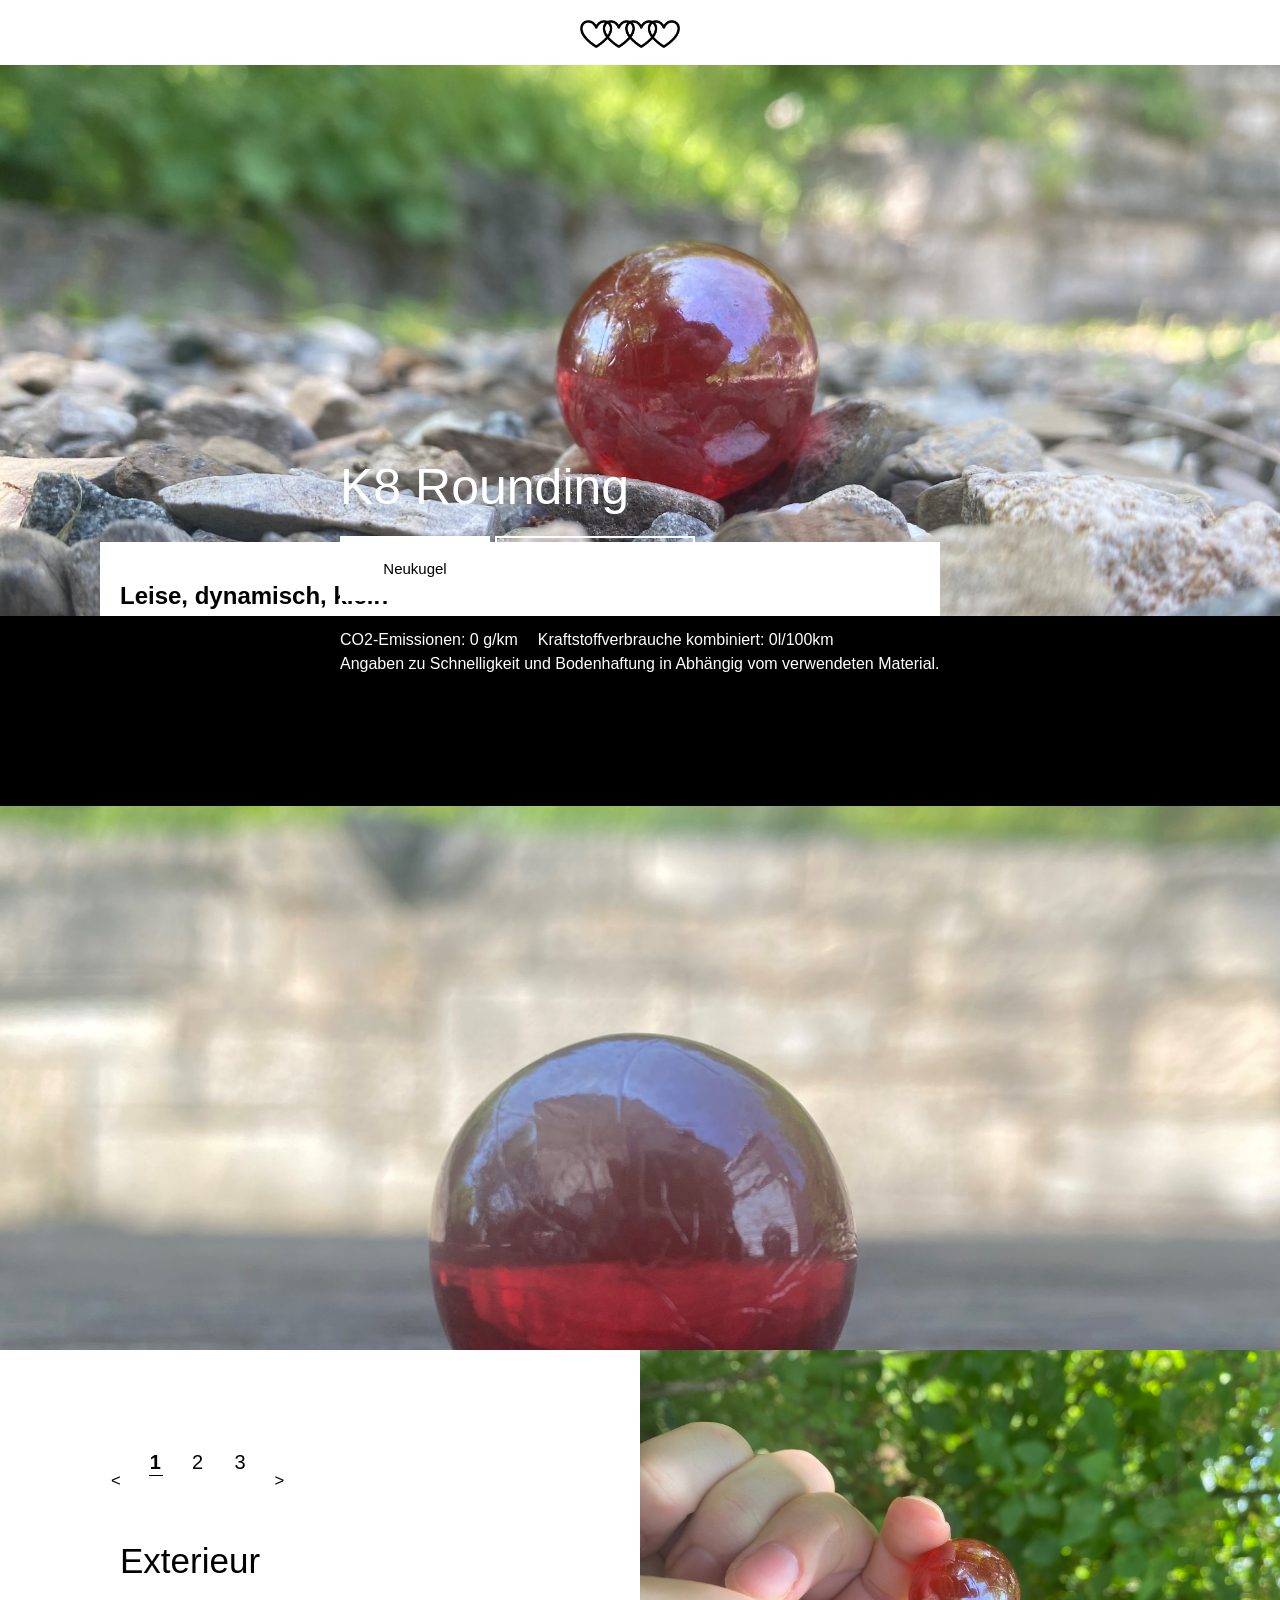
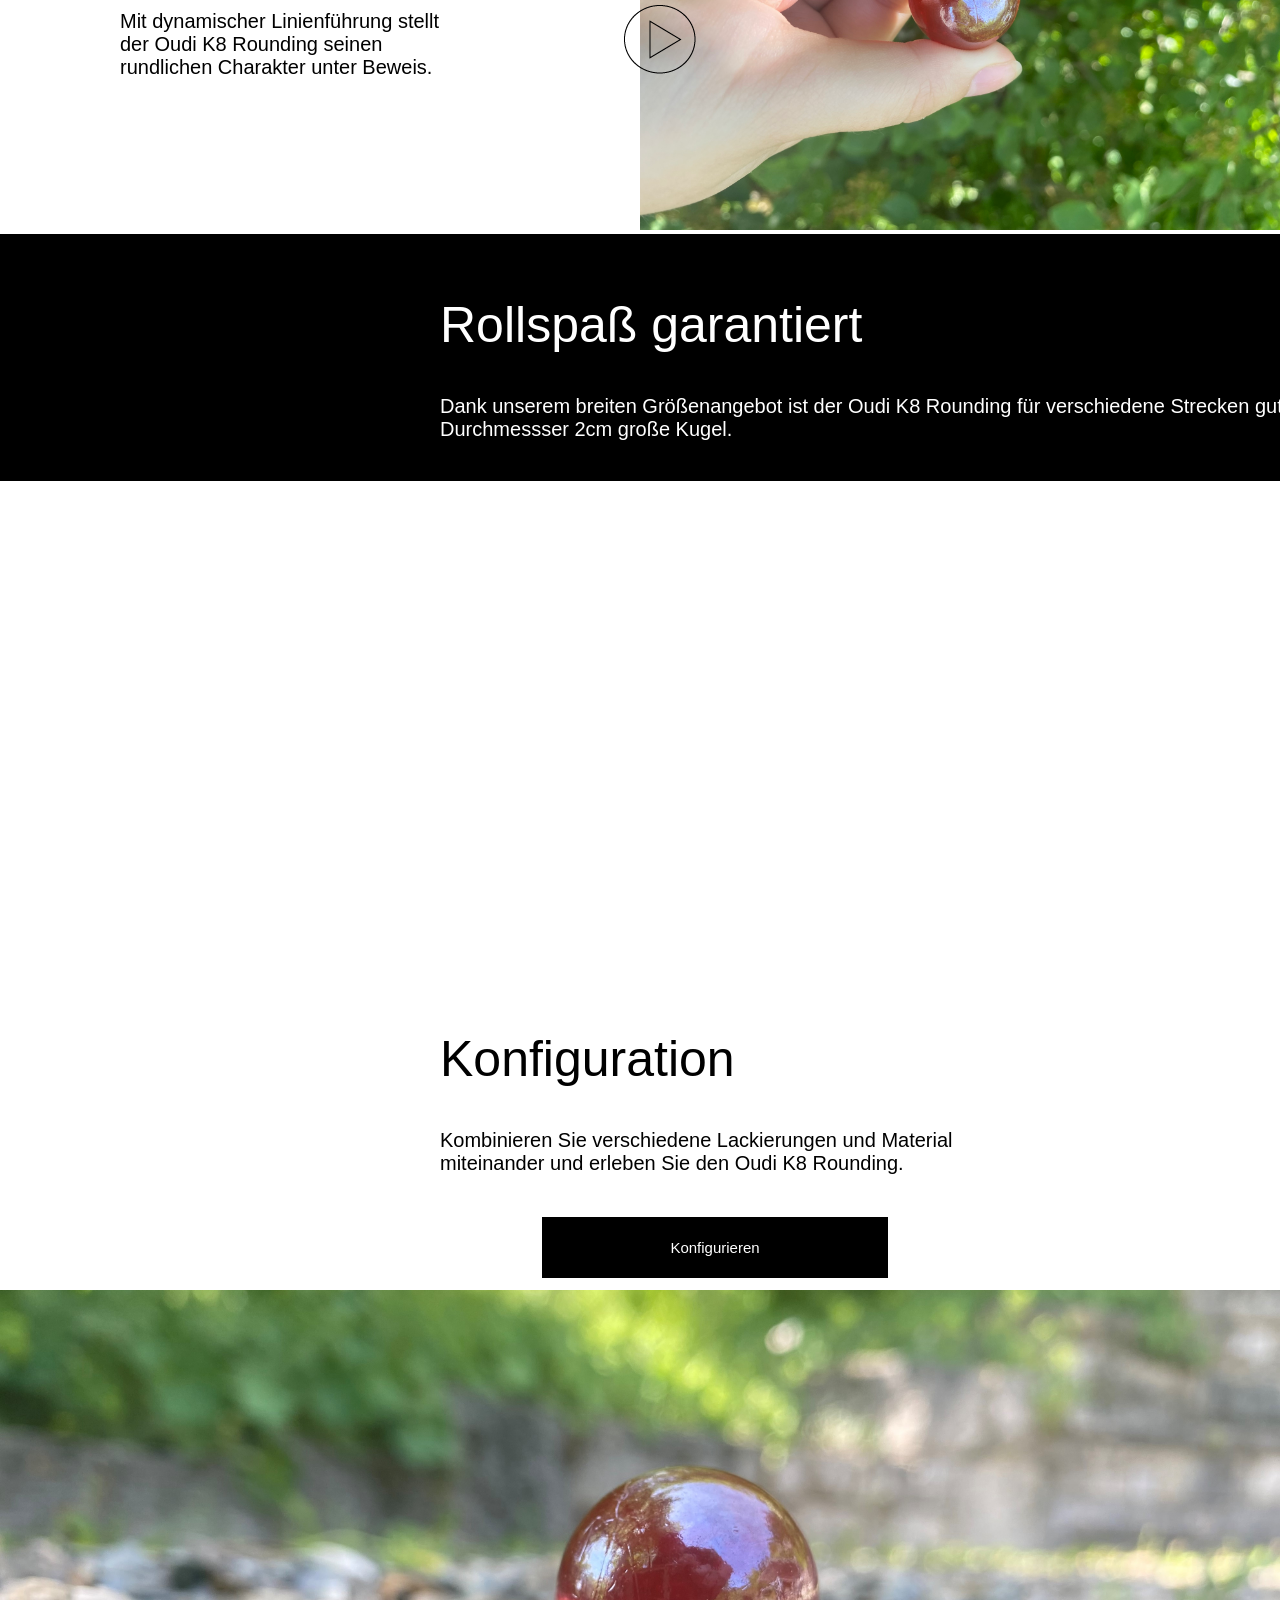
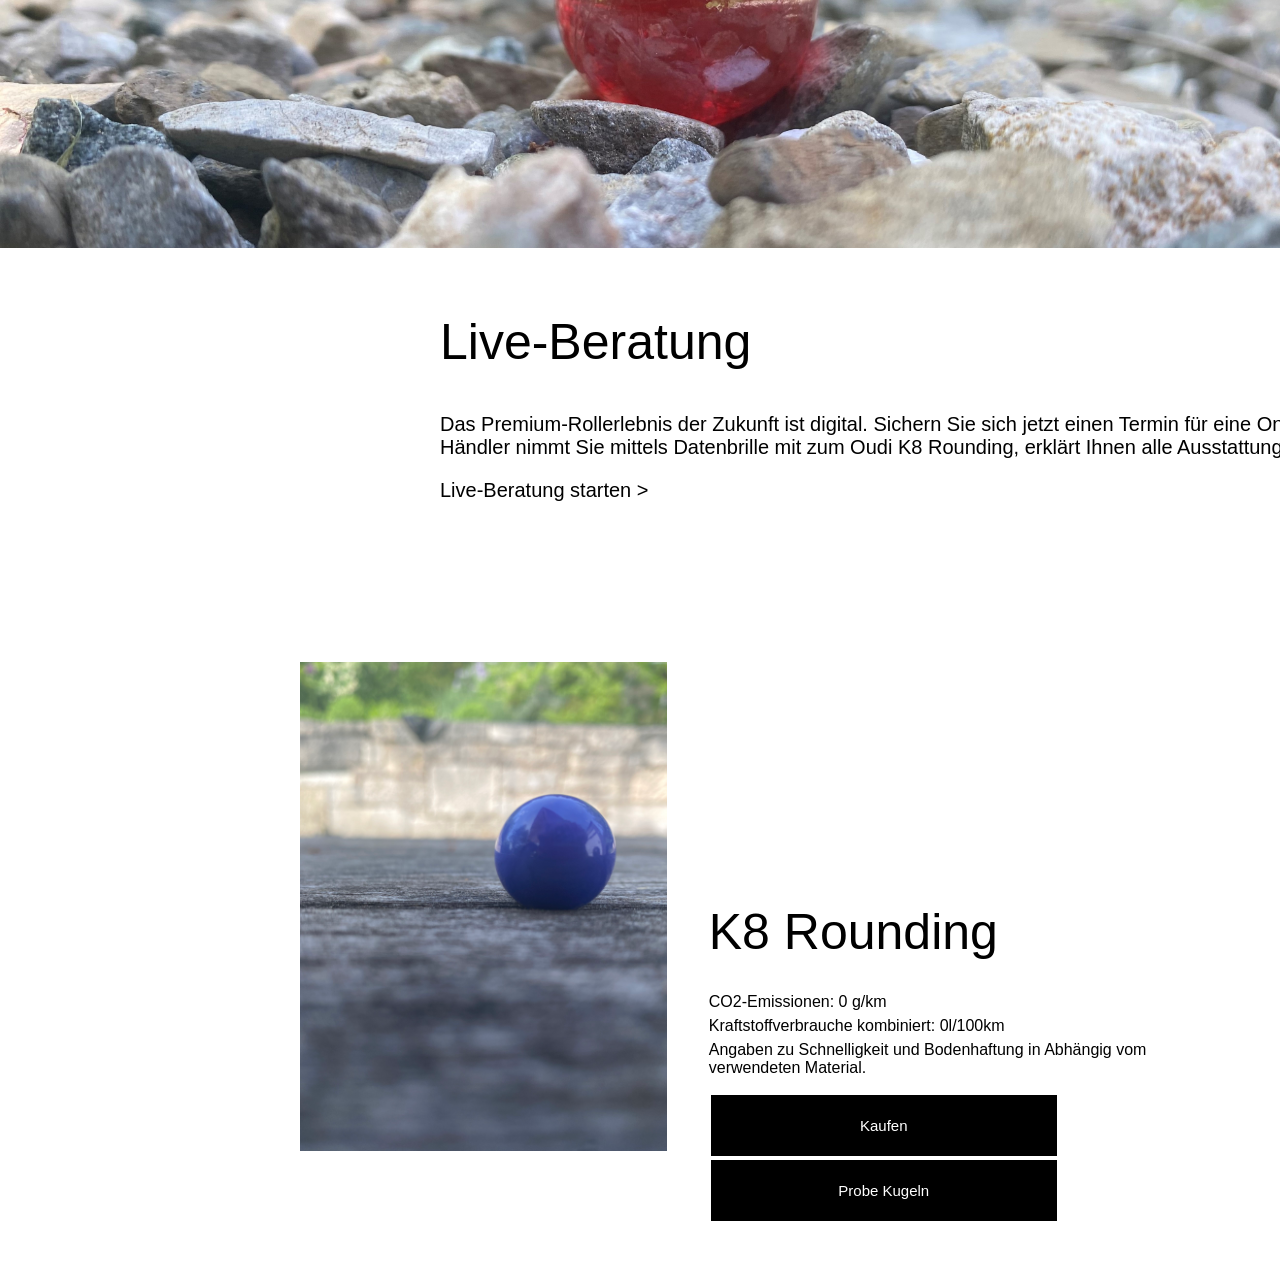
==== index.html @ b7d85e52 "margin, Live Beratung, mobil" ====
<!DOCTYPE html>
<html lang="en">
<head>
    <meta charset="UTF-8">
    <meta http-equiv="X-UA-Compatible" content="IE=edge">
    <meta name="viewport" content="width=device-width, initial-scale=1.0">
    <title>Oudi</title>
    <link rel="stylesheet" href="style.css">
    
</head>
<body>
    <div id="bodyWrapper">

        <div id="header">
           <div><img alt="logo" id="logo" src="Medien/LogoFett.png"></div>  
        </div>
        
        <div class="widthHeight">
            <div><img class="widthHeight" alt="bildProdukt" id="bildProdukt" src="Medien/Kugel_Stein.jpeg"></div>      
        </div>

        <div class="widthHeight" id="NameProdukt">
            <div class="paddingLeft40"><h2 class="h2Lighter"> K8 Rounding <!-- V0 <br/> performance NWD <i id="nwd">(None-Wheel Drive)</i> --></h2></div>
        </div>
        
        <div class="white widthHeight bilderAnzeige" id="infos">
            <div class="buttons flex-div" id="divButton">
                <div class="bilderAnzeige" id="divNeuwagen">
                    <button  class="buttonMitBorder fontSize15px" id="neuwagenButton">Neukugel</button>
                </div>
                <div id="divGebrauchtwagen">
                    <button class="buttonMitBorder fontSize15px" id="gebrauchtwagenButton">Gebrauchtkugel</button>
                </div>
            </div>
            <div id="Kraftstoffinfos">
                <p class="font-sizeP">CO2-Emissionen: 0 g/km</p>
                <p class="font-sizeP">Kraftstoffverbrauche kombiniert: 0l/100km</p>
                <p class="font-sizeP">Angaben zu Schnelligkeit und Bodenhaftung in  Abhängig vom verwendeten Material.</p>
            </div>
        </div>

        <div class="widthHeight" id="textBildAnimation" >  
            <div id="bildDivProdukt" >
                <img  class="widthHeight" id="bildProduktKugel" src="Medien/Kugel_frontal.jpeg">
            </div>  
        </div>

        <div class="widthHeight">
            <div class="widthHeight" id="vorstellungDiv">
                <div class="widthHeight black" id="vorstellung">
                    <h2 class="h2Lighterere">Leise, 
                        dynamisch,
                        klein</h2>
                    <p class="pFontSize">Der K8 Rounding – die erste Generation unseres erfolgreichen Kompakten besticht mit einem runden Design und flexiblen Einsatzmöglichkeiten.</p>
                </div>
            </div>
        </div>
        
        <div class="flex-divChange widthHeight" id="wechselAnimation">
            <div id="divProduktHand" class="black bilderAnzeige">
                <div class="widthHeight" id="divHand">
                    <img class="widthHeight" id="bilderWechseln" src="Medien/KugelHand.jpeg">
                </div>
            </div>
            <div class="black bilderAnzeige widthHeight" id="wechsel">
                <div class="widthHeight">
                    <div class="widthHeight" id="buttonWechsel">
                        <button class="black"><small id="pfeileGedreht">&lt;</small></button>
                        <button class="black" id="erstesBildText">
                            <span class="black fontWeightBold" id="number1">1</span>
                            <hr id="hr1">
                        </button>
                        <button class="black" id="zweiterBildText">
                            <span class="black fontWeightLight" id="number2">2</span>
                            <hr class="opacity0" id="hr2">
                        </button>
                        <button class="black" id="dritterBildText">
                            <span class="black fontWeightLight" id="number3">3</span>
                            <hr class="opacity0" id="hr3">
                        </button>
                        <button class="black"><small id="pfeile">&gt;</small></button>
                    </div>
                    <div class="widthHeight" id="textWechsel">
                        <div class="widthHeight paddingBottomTop20">
                            <h2 class="paddingLeft20 h2Light" id="h2Ueberschrift">Exterieur</h2>
                            <p class="paddingLeft20 pFontSize" id="textDiv">Mit dynamischer Linienführung stellt der Oudi K8 Rounding seinen rundlichen Charakter unter Beweis.
                            </p>
                        </div>
                    </div>
                </div>
            </div>
        </div>

        <div class="white widthHeight">
            <div class="white widthHeight">
                <div class="widthHeight paddingBottomTop20 marginLeft400">
                    <h2 class="paddingLeft20 h2Lighter">Rollspaß garantiert</h2>
                    <p class="paddingLeft20 pFontSize">Dank unserem breiten Größenangebot ist der Oudi K8 Rounding für verschiedene Strecken gut gerüstet. 
                        Das stärkste Aggregat, ein im Durchmessser 2cm große Kugel.</p>
                </div>
            </div>
        </div>

        <div class="black widthHeight">
            <div class="black widthHeight" onclick="start()">
                <video class="widthHeight"  id="videoKugel" playsinline muted> 
                    <source id="source" src="Medien/Kugel_Video.mp4">
                </video> 
                <div class="positionRelative" id="buttonStart">
                    <img class="paddingLeft20"  id="imgWiederholenPlay" src="Medien/playButton.png">
                </div>
            </div>
        </div>

        <div>
            <div class="black widthHeight positionCenter">
                <div class="widthHeight paddingTop20" id="konfiguration">
                    <h2 class="paddingLeft20 h2Lighter">Konfiguration</h2>
                    <p class="paddingLeft20 pFontSize">Kombinieren Sie verschiedene Lackierungen und Material miteinander und erleben Sie den Oudi K8 Rounding<!--in der interaktiven 3D-Ansicht-->.</p>
                </div>
                <div class="buttons">
                    <div class="bilderAnzeige">
                        <button  class="buttonMitBorder fontSize15px" id="konfigurierenButton">Konfigurieren</button>
                    </div>   
                </div>     
            </div>
        </div>

        <div class="widthHeight">
            <div><img class="widthHeight" alt="bildProdukt" id="bildProduktWeiter" src="Medien/Kugel_Stein.jpeg"></div>      
        </div>    

        <div class="widthHeight paddingBottom20">
            <div class="widthHeight paddingBottomTop20 marginLeft400">
                <h2 class="paddingLeft20 h2Lighter">Live-Beratung</h2>
                <p class="paddingLeft20 pFontSize">Das Premium-Rollerlebnis der Zukunft ist digital. Sichern Sie sich jetzt einen Termin für eine Online-Live-Beratung. 
                    Der gebuchte Oudi Händler nimmt Sie mittels Datenbrille mit zum Oudi K8 Rounding, erklärt Ihnen alle Ausstattungen und berät Sie.</p>
                    <p class="paddingLeft20 pFontSize">Live-Beratung starten &gt;</p>
            </div>
        </div>

        <div class="widthHeight paddingBottom20 flex-div" id="divKugelTextButton">
            <div class="padding60" id="bildBlaueKugel"><img class="widthHeight" src="Medien/blaueKugel.jpeg"></div>     
            <div class="widthHeight" id="textZweiButton">
                <h2 class="paddingLeftRight60 h2Lighter">K8 Rounding</h2>
                <p class="paddingLeftRight60 paddingTop10">CO2-Emissionen: 0 g/km</p>
                <p class="paddingLeftRight60 paddingTop10">Kraftstoffverbrauche kombiniert: 0l/100km</p>
                <p class="paddingLeftRight60 paddingTop10">Angaben zu Schnelligkeit und Bodenhaftung in  Abhängig vom verwendeten Material.</p>
                <div class="buttons" id="divKaufen">
                    <div class="bilderAnzeige" >
                        <button  class="white buttonMitBorder fontSize15px" id="kaufenButton">Kaufen</button>
                    </div>
                    <div id="divGebrauchtwagen">
                        <button class=" white buttonMitBorder fontSize15px" id="probeKugelnnButton">Probe Kugeln</button>
                    </div>
                </div>
            </div> 
            
        </div>

    </div>
    <footer>
    <div class=" white widthHeight">
        <div>
        </div>
    </div></footer>
    <script src="oudi.js"></script>
</body>
</html>
---- style.css ----
html, body {
    width: 100%;
    height: 100%;
    margin: 0px;
    padding: 0px;
    font-family: 'Gill Sans', 'Gill Sans MT', Calibri, 'Trebuchet MS', sans-serif;
    font-weight: lighter;
    }

#bodyWrapper{
    width: 100%;
    height: 100%;
}

.positionCenter{
    position: center;
}

.white{
    background-color: black;
    color: white;
}

.black{
    background-color: white;
    color: black;
}

#header{
    background-color: white;
    height: 100px;
    width: 100%;
    margin-bottom: 65px;
}

#logo{
    width: 100px;
    height: auto;
    position: relative;
    padding-top: 20px;
    padding-right: 20px;
    display: block;
    margin: auto;
}

#wechselAnimation{
    z-index: 2;
    position: relative;
}

.widthHeight{
    width: 100%;
    height: auto;
}

#NameProdukt{
    float: left;
    position: relative;
    color: white;
    font-size: 40px;
    bottom: 150px;
    margin-top: -80px;
}

.buttonMitBorder{
    border: solid white 2px;
    width: 100%;
    height: 65px;
}

.fontSize15px{
    font-size: 15px;
}

.bilderAnzeige{
    width: 100%;
}

.paddingLeft20{
    padding-left: 20px;
}

.paddingLeft40{
    padding-left: 40px;
}

.paddingBottomTop20{
    padding-bottom: 20px;
    padding-top: 20px;
}

#konfigurierenButton {
    background-color: black;
    color: white;
}


.buttons{
    position: center;
    top: 0px;
    padding-left: 20px;
    padding-right: 20px;
    padding-bottom: 10px
}

#divButton{
    margin-bottom: 40px;
    margin-top: -130px;
}

#Kraftstoffinfos {
    padding-left: 20px;
    padding-right: 20px;
    margin-top: -10px;
}

#textBildAnimation{
    background-color: white;
    z-index: 0;
}

#bildDivProdukt{
    position: relative;
    z-index: 0;
}

#vorstellungDiv{
    position: absolute;
}


#divProduktHand{
    position: relative;
    z-index: 2;
    order: 2;
}  

#wechsel{
    order: 1;
}

#divHand{
    z-index: 2;
}
        
#bilderWechseln{
    z-index: 2;
}

#buttonWechsel{   
    margin-top: 30px;
}

#pfeileGedreht{
    padding-left: 25px;
}

.opacity0{
    opacity: 0;
}

#buttonWechsel button{
    border: none;
}

.h2Light{
    font-weight: lighter;
}

.h2Lighter{
    font-weight: 500;
}


.positionRelative{
    position: relative;
}

.paddingBottom20{
    padding-bottom: 20px;
}

#imgWiederholenPlay{
    z-index: 2;
    position: center;
}

#konfiguration{
    margin-top: 0px;
    z-index: 0;
}

.fontWeightBold{
    font-weight: bold;
}

.fontWeightLight{
    font-weight: lighter;
}


.paddingTop20{
    padding-top: 10px;
    padding-bottom: 20px;
}

.paddingTop10{
    margin-top: -10px;
}

@media (max-width: 768px){

    .divPosition{
        width: 100%;
        height: auto;
        padding: 20px;
        margin-top: 20px;
    }

    #bildProdukt{
        margin-top: -100px;
    }

    #infos{
        height: 300px;
        position: absolute;
        margin-top: -10px;
        padding: 0%;
        z-index: 2;
    }

    #neuwagenButton {
        background-color: white;
    }

    #gebrauchtwagenButton {
        background-color: transparent;
        color: white;
    }

    #Kraftstoffinfos p {
        padding-left: 20px;
        margin-top: -10px;
        font-size: 12px;
    }

    #videoKugel{
        content: url("Medien/Kugel_Video.mp4");
    }

    #bildProduktKugel{
        z-index: 0;
    }

    .h2Lighter{
        font-size: 30px;
    }

    #vorstellung{
        position: absolute;
        width: 250px;
        height: auto;
        padding: 20px;
        padding-top: 10px;
        margin-left: 40px;
    }

    #vorstellungDiv{
        margin-top: 30px;
    }

    .h2Lighterere{
        font-size: 25px;
        font-weight: lighter;
    }

    .pFontSize{
        padding-right: 20px;
    }

    hr{
        margin-top: -1px;
        width: 10px;
        height: 1.5px;
        background-color: black;
        border: none;
        padding-left: 1px;
    }

    #buttonWechsel span{
        font-size: 18px;
        padding-left: 5px;
        padding-right: 5px; 
    }

    #buttonWechsel button{
        font-size: 12px;
    }

    #textBeschreibung{
        padding: 20px;
    }

    #buttonStart{
        text-align: center;
        vertical-align: middle;
        bottom: 500px;
        z-index: 2;
    }

    #svgPlayStop{ 
        background-color: none;
    }

    .paddingLeftRight60{
        padding-left: 60px;
        padding-right: 60px;
    }

    
    .padding60{
        padding: 60px;
    }

    #divKaufen{
        padding-left: 60px;
        padding-right: 150px;
        padding-bottom: 20px;
    }

    footer {
        display: block;
      }
}

@media (min-width: 769px) and (max-width:1023px){
    
    #bildProdukt{
        margin-top: -100px;
    }

    #infos{
        height: 400px;
        position: absolute;
        margin-top: -10px;
        padding: 0%;
        z-index: 2;
    }

    .flex-div{
        display: flex;
        flex-direction: row;
    }
    
    .buttons{
        width: 350px;
        justify-content: space-around;
        gap: 5px;
    }

    #NameProdukt{
        margin-top: -60px;
    }

    #neuwagenButton {
        background-color: white;
        flex-basis: 50px;
        width: 150px;
    }

    #gebrauchtwagenButton {
        background-color: transparent;
        color: white;
        width: 200px;
    }

    #divButton{
        margin-left: 25px;
        margin-top: -100px
    }

    #Kraftstoffinfos p {
        padding-left: 20px;
        margin-top: -10px;
    }

    #Kraftstoffinfos{
        padding-top: 20px;
    }

    .h2Lighter{
        font-size: 35px;
    }

    #videoKugel{
        content: url("Medien/Kugel_Video.mp4");
    }

    #bildProduktKugel{
        z-index: 0;
    }

    .divPosition{
        width: 100%;
        height: auto;
        padding: 20px;
        margin-top: 20px;
        margin-left: 50px;
    }

    #vorstellung{
        position: absolute;
        width: 600px;
        height: auto;
        margin-left: 50px;
        margin-top: -460px;
        padding: 20px;
    }

    #vorstellungDiv{
        margin-top: -500;
    }

    #buttonWechsel button{
        font-size: 18px;
        margin-right: 10px;
    }

    hr{
        margin-top: 0.5px;
        width: 10px;
        height: 1.5px;
        background-color: black;
        border: none;
        padding-left: 4px;
        margin-left: 2px;
    }

    #buttonStart{
        text-align: center;
        vertical-align: middle;
        bottom: 800px;
        z-index: 2;
    }

    #divKugelTextButton{
        width: 100%;
        justify-content: space-between;
        gap: 2px;
    }

    #bildBlaueKugel{
        width: 50%;
    }

    #textZweiButton{
        margin-top: 40px;
        width: 50%;
    }

    #divKaufen{
        padding-bottom: 20px;
        margin-right: 100px;
    }

    .padding60{
        padding-left: 60px;
        padding-top: 60px;
        padding-bottom: 60px;
    }

    .paddingLeftRight60{
        padding-left: 20px;
        padding-right: 60px;
    }

    #konfiguration{
        margin-top: 0px;
        z-index: 0;
    }
      
}

@media (min-width: 1024px){

    .widthHeightBild{
        width: 100%;
        height: 100%;
    }

    #bildProdukt{
        margin-top: -100px;
        content: url("Medien/KugelSteinVertikalAb.jpeg");
    }

    #bildProduktWeiter{
        content: url("Medien/KugelSteinVertikalAb.jpeg");
    }
    
    #videoKugel{
        width: 50%;
        flex-basis: 200px;
        margin-left: 350px;
        content: url("Medien/KugelRollt.mp4");
    }


    #infos{
        height: 550px;
        position: absolute;
        margin-top: -10px;
        padding: 0%;
        z-index: 2;
    }

    .flex-div{
        display: flex;
        flex-direction: row;
        align-items: stretch;
    }

    .flex-divChange{
        display: flex;
        align-items: stretch;
    }
    
    .buttons{
        width: 350px;
        justify-content: space-around;
        gap: 5px;
    }

    #NameProdukt{
        float: left;
        position: relative;
        color: white;
        font-size: 50px;
        bottom: 130px;
        left: 300px;
        margin-top: -80px;
    }

    #neuwagenButton {
        background-color: white;
        flex-basis: 50px;
        width: 150px;
    }

    #gebrauchtwagenButton {
        background-color: transparent;
        color: white;
        width: 200px;
    }

    #divButton{
        margin-left: 300px;
        margin-top: -80px;
    }

    #Kraftstoffinfos p {
        float: left;
        padding-left: 20px;
        margin-top: -10px;
    }

    #Kraftstoffinfos{
        margin-left: 300px;
        width: 800px;
    }

    #bildProduktKugel{
        margin-top: 100px;
        z-index: 0;
        content: url("Medien/Kugel_frontalAb.jpeg");
    }

    .divPosition{
        width: 100%;
        height: auto;
        padding: 20px;
        margin-top: 20px;
        margin-left: 50px;
    }

    #vorstellung{
        position: absolute;
        width: 800px;
        height: auto;
        margin-left: 100px;
        margin-top: -700px;
        padding: 20px;
        padding-bottom: 100px;
    }

    #buttonWechsel{
        margin-top: 100px;
        margin-left: 80px;
    }

    #textWechsel{
        margin-left: 80px;
        margin-right: 50px;
        width: 60%;
    }

    #buttonWechsel button{
        font-size: 20px;
        margin-right: 10px;
    }

    hr{
        margin-top: 0.5px;
        width: 10px;
        height: 1.5px;
        background-color: black;
        border: none;
        padding-left: 4px;
        margin-left: 2px;
    }

    #buttonStart{
        text-align: center;
        vertical-align: middle;
        bottom: 800px;
        z-index: 2;
    }

    #divKugelTextButton{
        width: 100%;
        justify-content: space-between;
        gap: 2px;
    }

    #bildBlaueKugel{
        width: 30%;
    }

    #textZweiButton{
        margin-top: 300px;
        width: 50%;
    }

    #divKaufen{
        padding-bottom: 20px;
        margin-right: 100px;
    }

    .padding60{
        padding-left: 300px;
        padding-top: 100px;
        padding-bottom: 100px;
    }

    .paddingLeftRight60{
        padding-left: 40px;
        padding-right: 60px;
    }

    .paddingLeft20{
        padding-left: 40px;
    }

    #konfigurierenButton{
        margin-left: 500px;
    }

    .buttons{
        padding-left: 40px;
    }

    #konfiguration{
        margin-top: 100px;
        margin-left: 400px;
        z-index: 0;
        position: center;
        width: 600px;
    }

    .marginLeft400{
        margin-left: 400px;
    }

    #divVideoText{
        justify-content: space-between;
        align-items: stretch;
        gap: 200px;
    }

    #divProduktHand{
        flex-grow: 20;
    }

    #wechsel{
        flex-grow: 4;
    }

    #textBeschreibung{
        margin-left: 500px;

    }

    .marginLeft{
        margin-left: 500px;
    }

    .h2Lighter{
        font-size: 50px;
    }

    .h2Light{
        font-size: 35px;
    }

    .pFontSize{
        font-size: 20px;
    }
}
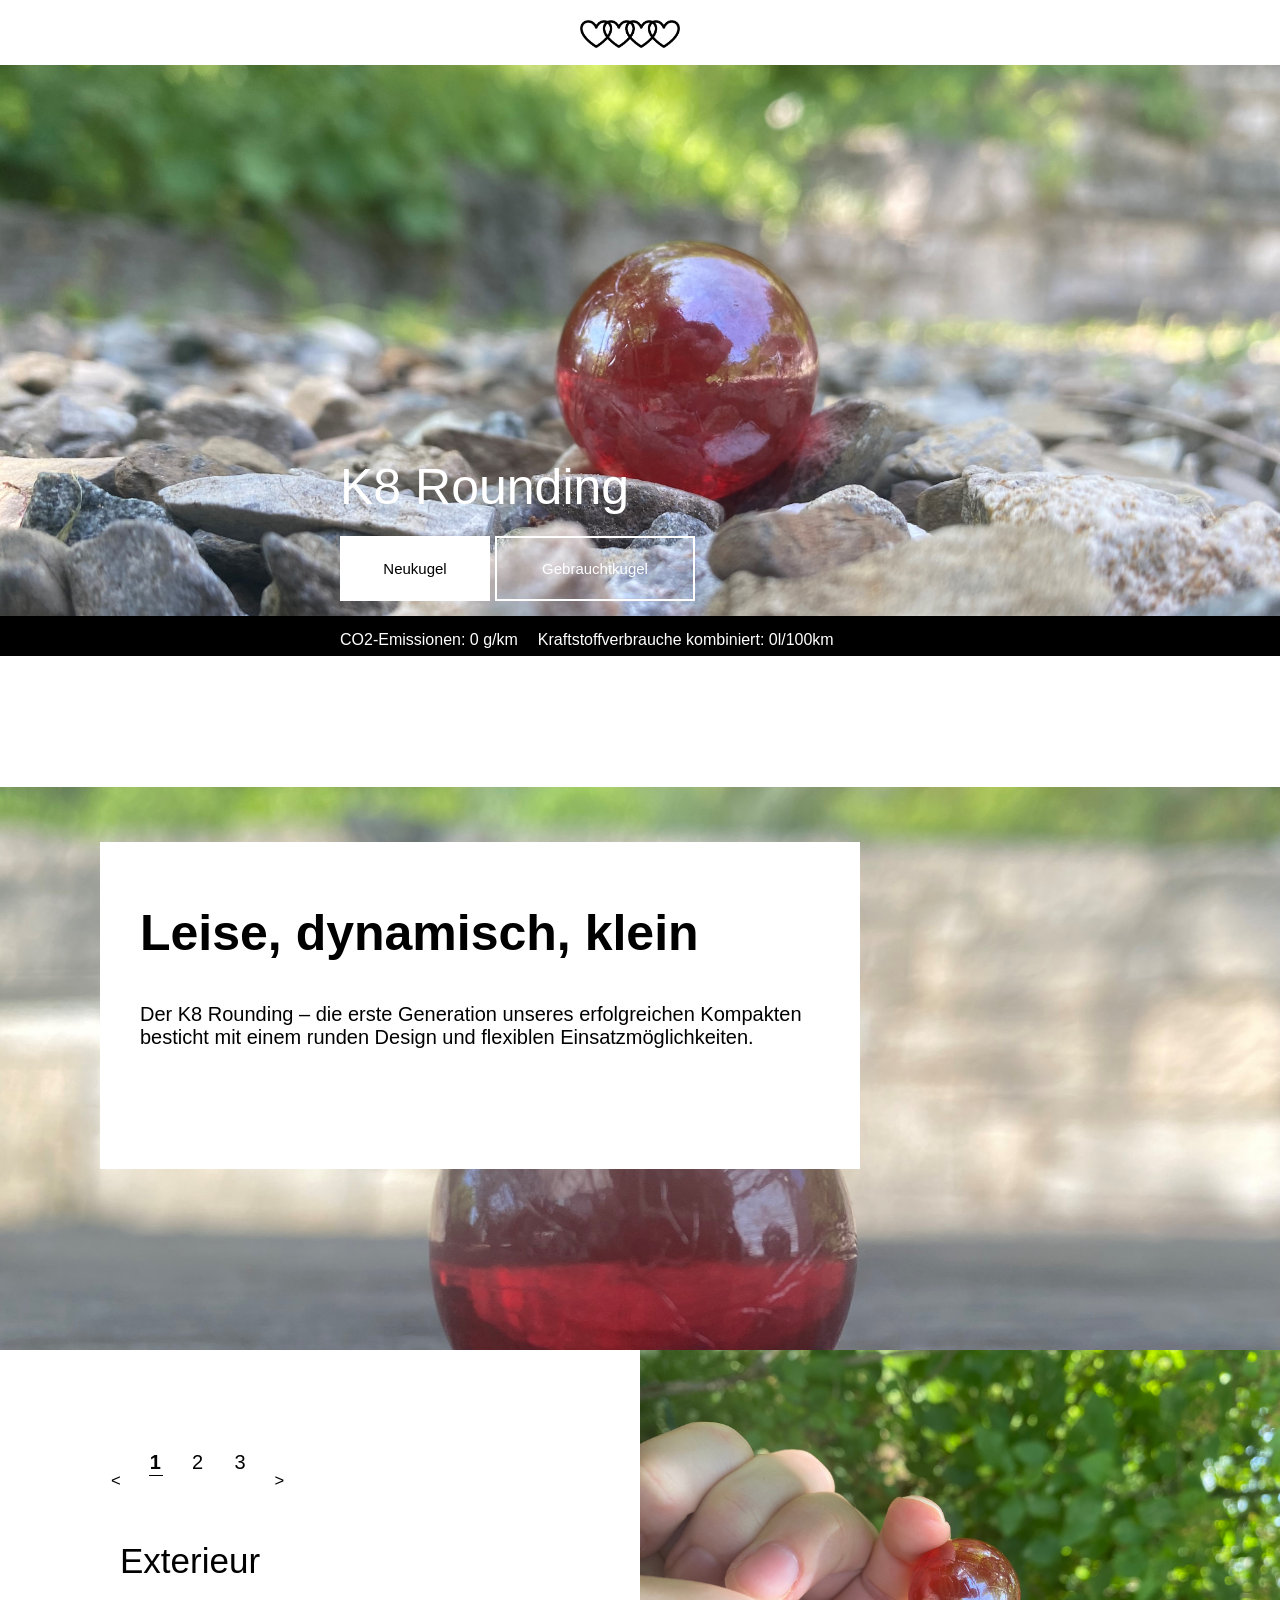
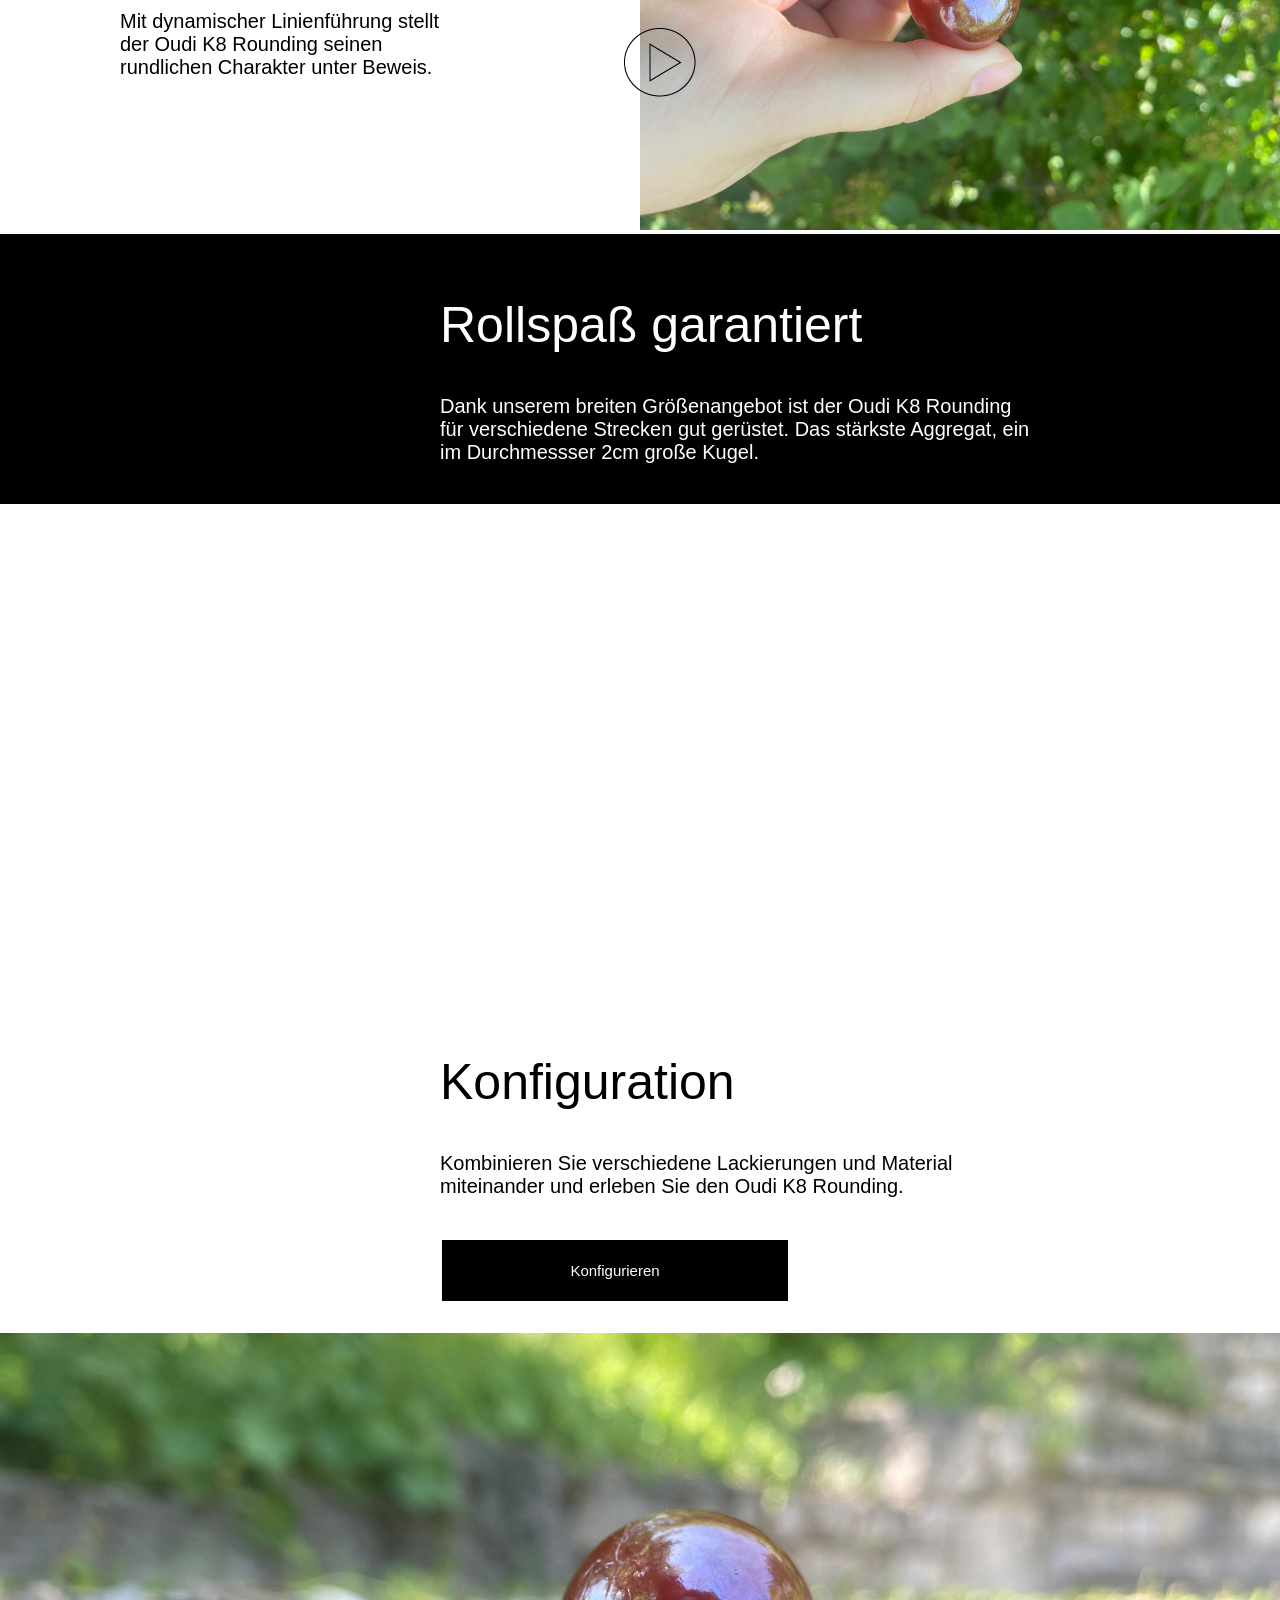
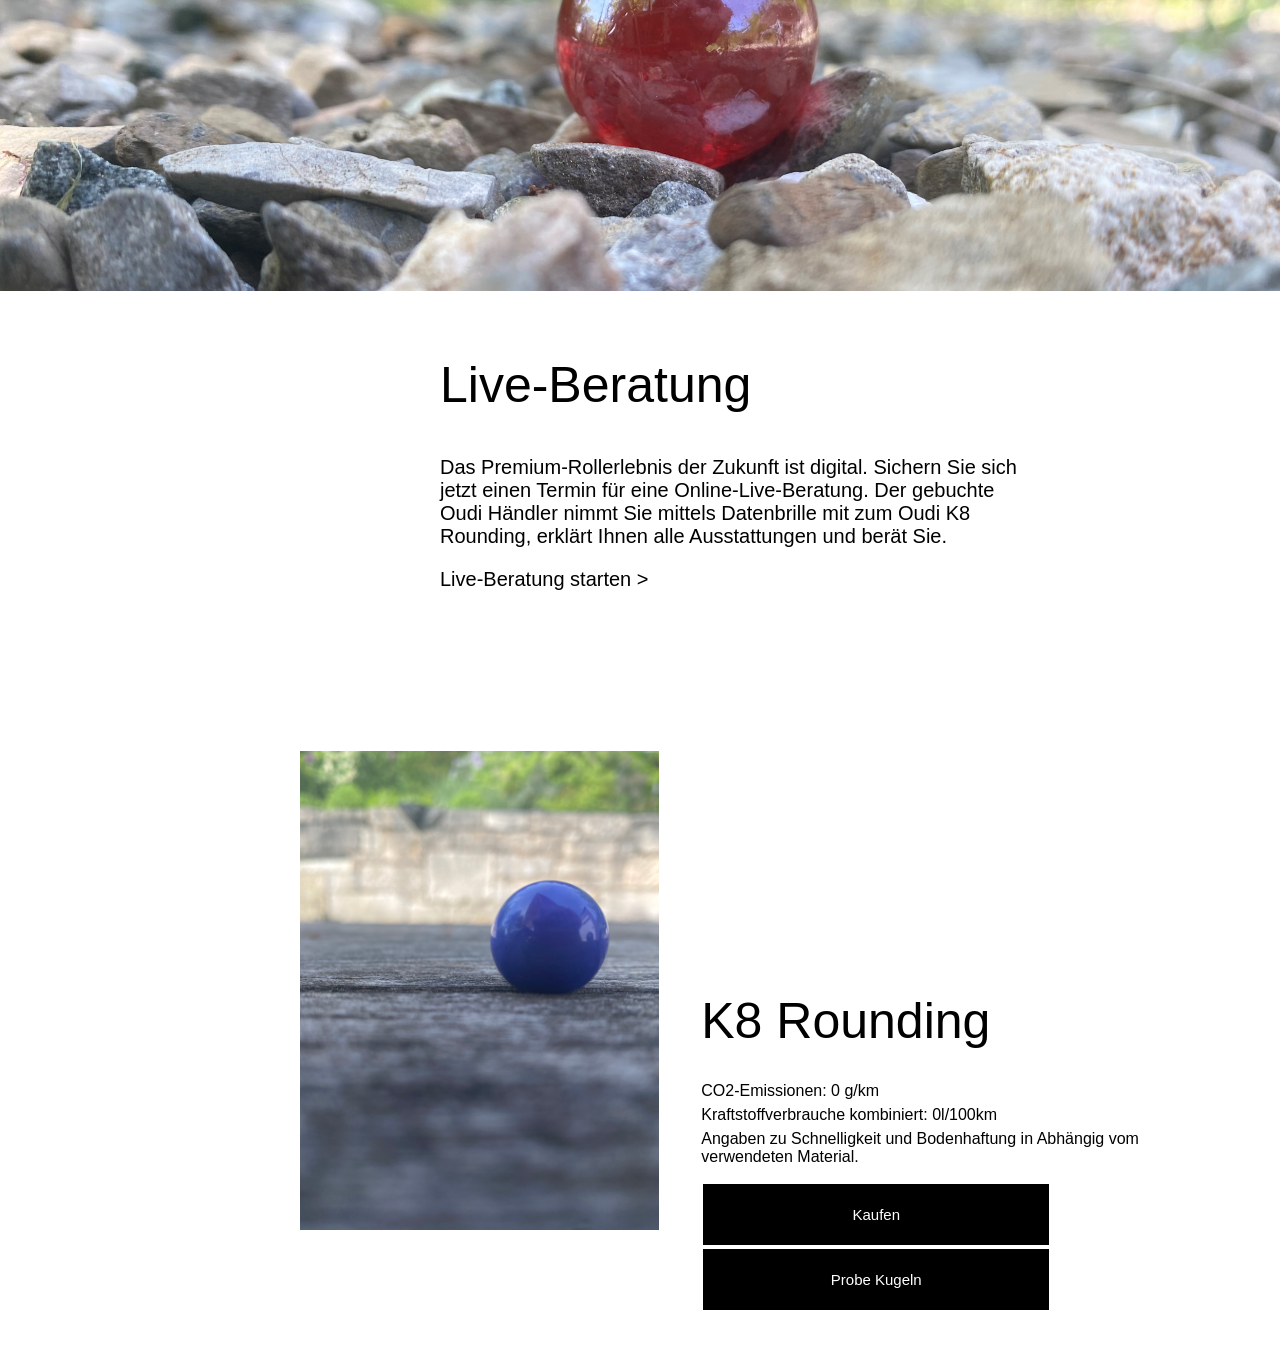
==== commit 71f03f36: "tablet ansicht, infos kuerzer" ====
--- a/index.html
+++ b/index.html
@@ -20,7 +20,7 @@
         </div>
 
         <div class="widthHeight" id="NameProdukt">
-            <div class="paddingLeft40"><h2 class="h2Lighter"> K8 Rounding <!-- V0 <br/> performance NWD <i id="nwd">(None-Wheel Drive)</i> --></h2></div>
+            <div class="paddingLeft40"><h2 class="h2Lighter marginLeft300"> K8 Rounding <!-- V0 <br/> performance NWD <i id="nwd">(None-Wheel Drive)</i> --></h2></div>
         </div>
         
         <div class="white widthHeight bilderAnzeige" id="infos">
@@ -93,7 +93,7 @@
 
         <div class="white widthHeight">
             <div class="white widthHeight">
-                <div class="widthHeight paddingBottomTop20 marginLeft400">
+                <div class="widthHeight paddingBottomTop20 marginLeft400 widthDesktop">
                     <h2 class="paddingLeft20 h2Lighter">Rollspaß garantiert</h2>
                     <p class="paddingLeft20 pFontSize">Dank unserem breiten Größenangebot ist der Oudi K8 Rounding für verschiedene Strecken gut gerüstet. 
                         Das stärkste Aggregat, ein im Durchmessser 2cm große Kugel.</p>
@@ -131,7 +131,7 @@
         </div>    
 
         <div class="widthHeight paddingBottom20">
-            <div class="widthHeight paddingBottomTop20 marginLeft400">
+            <div class="widthHeight paddingBottomTop20 marginLeft400 widthDesktop">
                 <h2 class="paddingLeft20 h2Lighter">Live-Beratung</h2>
                 <p class="paddingLeft20 pFontSize">Das Premium-Rollerlebnis der Zukunft ist digital. Sichern Sie sich jetzt einen Termin für eine Online-Live-Beratung. 
                     Der gebuchte Oudi Händler nimmt Sie mittels Datenbrille mit zum Oudi K8 Rounding, erklärt Ihnen alle Ausstattungen und berät Sie.</p>
--- a/style.css
+++ b/style.css
@@ -507,7 +507,7 @@
 
 
     #infos{
-        height: 550px;
+        height: 400px;
         position: absolute;
         margin-top: -10px;
         padding: 0%;
@@ -537,8 +537,11 @@
         color: white;
         font-size: 50px;
         bottom: 130px;
-        left: 300px;
         margin-top: -80px;
+    }
+
+    .marginLeft300{
+        margin-left: 300px;
     }
 
     #neuwagenButton {
@@ -585,11 +588,12 @@
 
     #vorstellung{
         position: absolute;
-        width: 800px;
+        width: 700px;
         height: auto;
         margin-left: 100px;
-        margin-top: -700px;
+        margin-top: -400px;
         padding: 20px;
+        padding-left: 40px;
         padding-bottom: 100px;
     }
 
@@ -638,6 +642,7 @@
 
     #textZweiButton{
         margin-top: 300px;
+        padding-right: 20px;
         width: 50%;
     }
 
@@ -662,7 +667,8 @@
     }
 
     #konfigurierenButton{
-        margin-left: 500px;
+        margin-left: 400px;
+        margin-bottom: 20px;
     }
 
     .buttons{
@@ -715,4 +721,12 @@
     .pFontSize{
         font-size: 20px;
     }
+
+    .widthDesktop{
+        width: 50%;
+    }
+
+    .h2Lighterere{
+        font-size: 50px;
+    }
 }
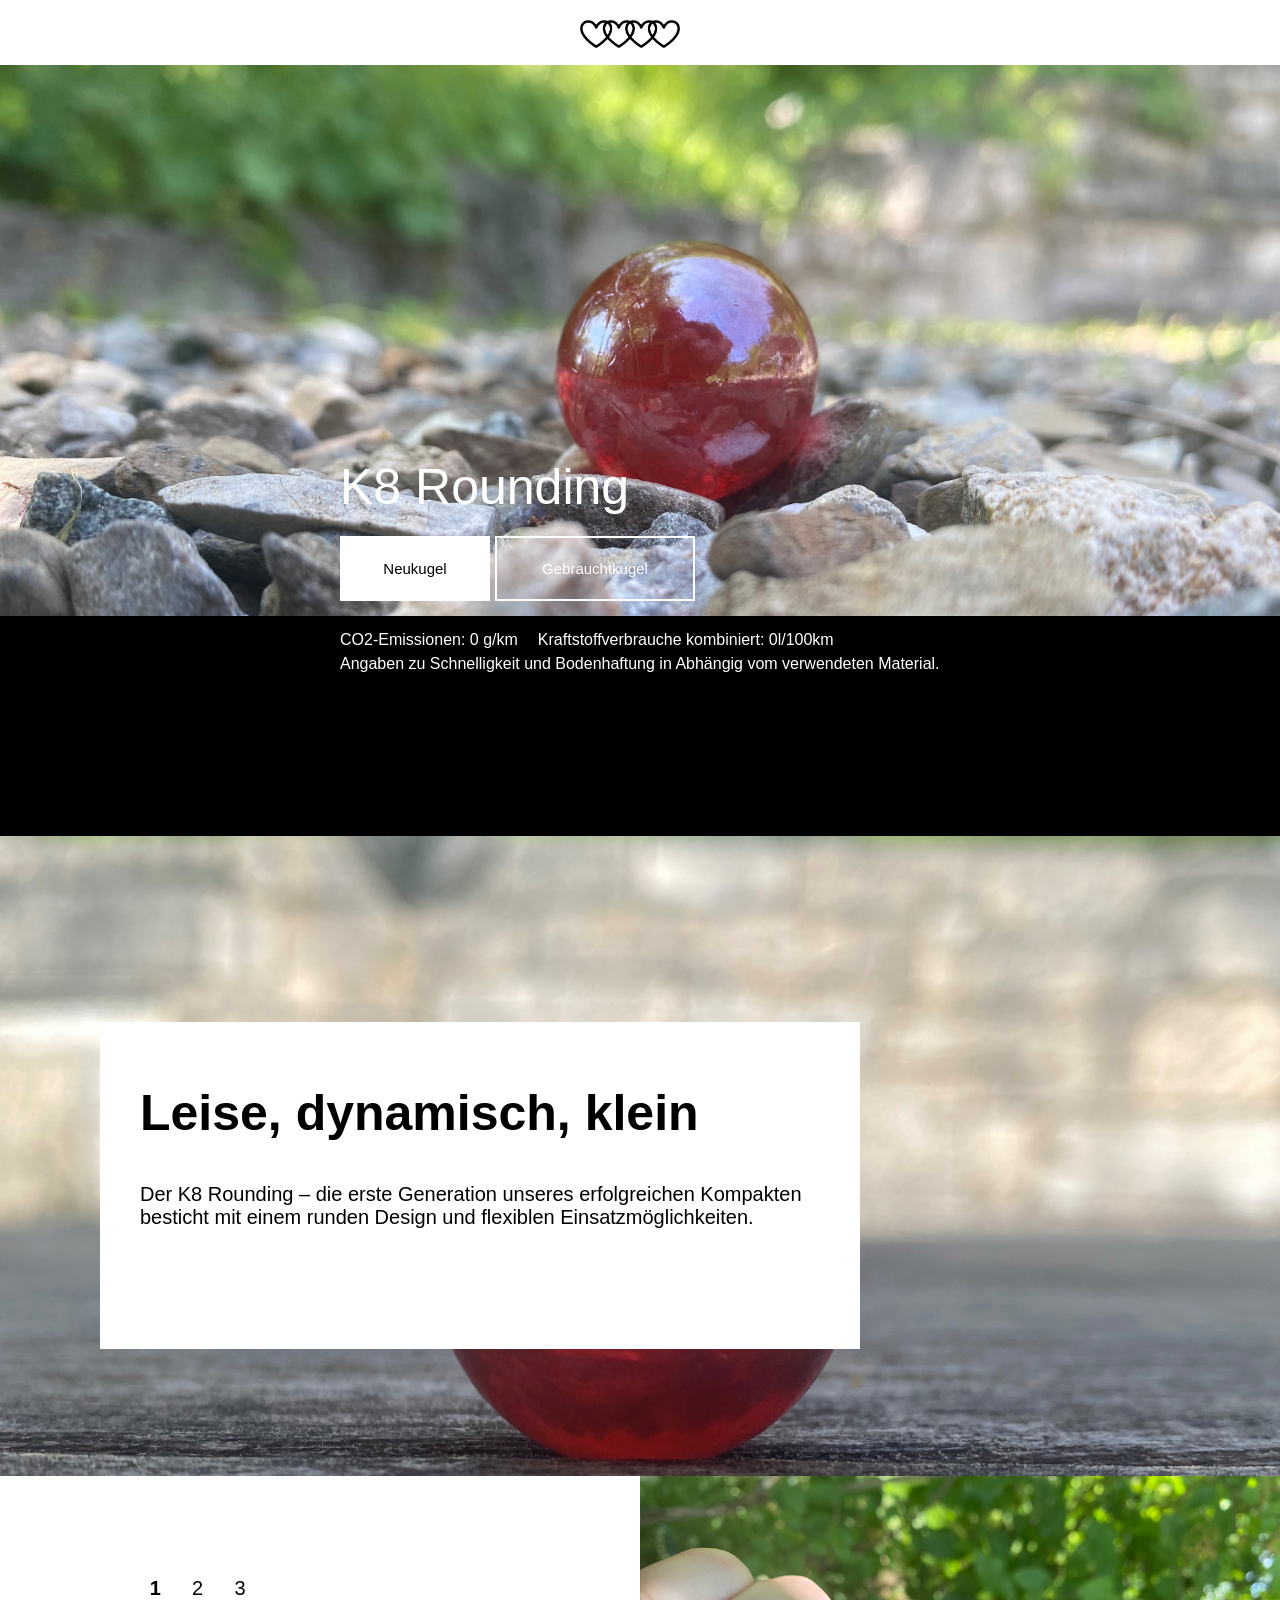
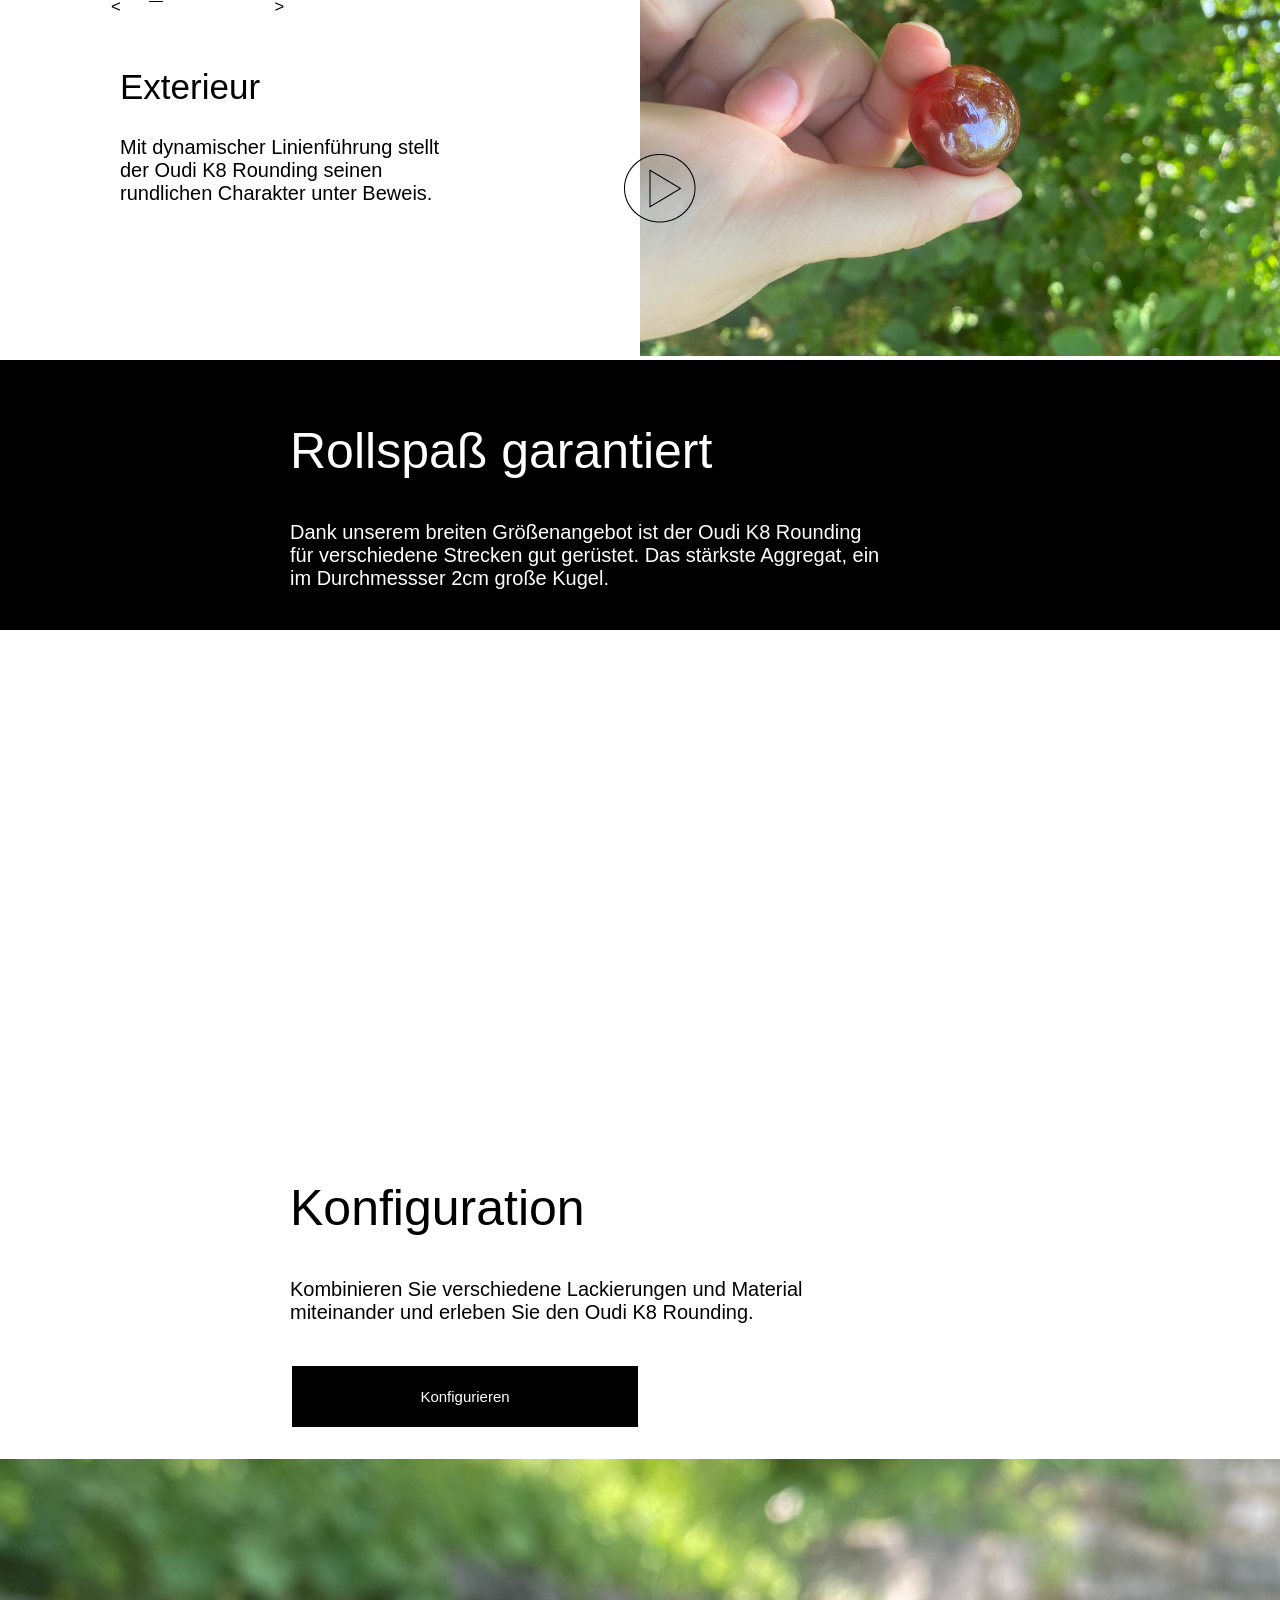
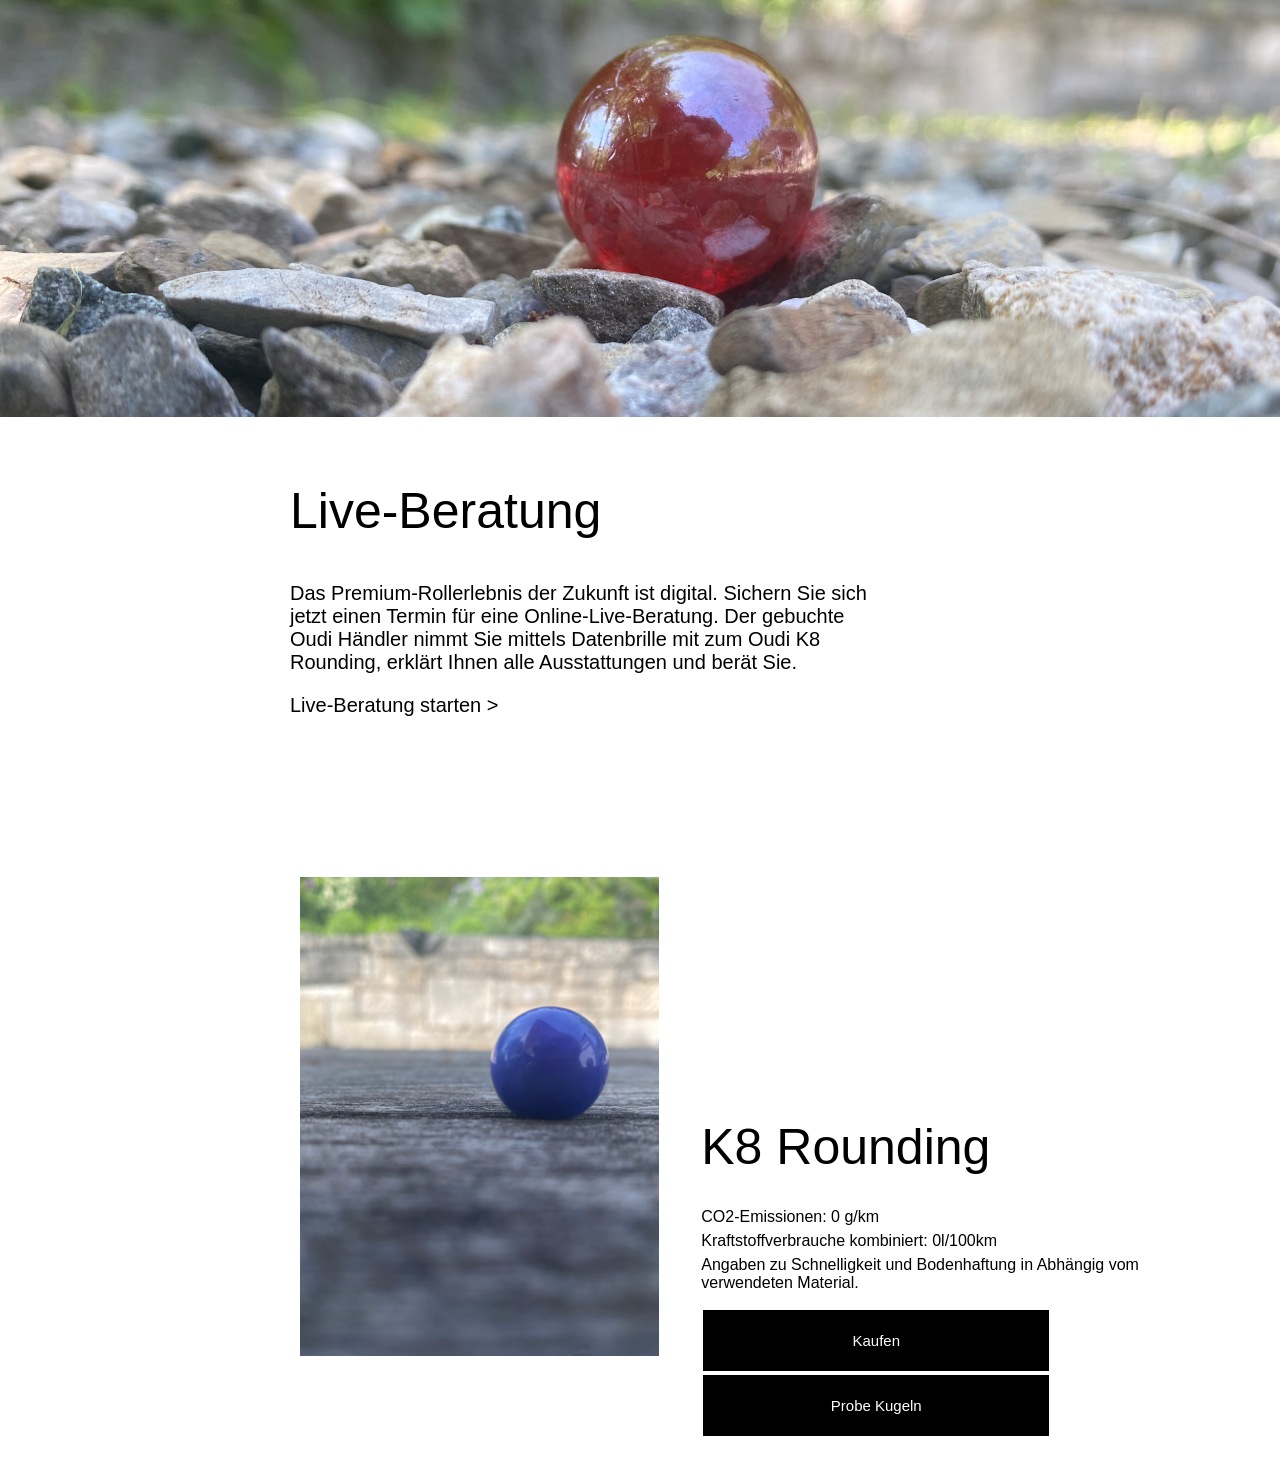
==== commit 5f644d60: "margin-left bei h2 & p angepasst" ====
--- a/index.html
+++ b/index.html
@@ -93,7 +93,7 @@
 
         <div class="white widthHeight">
             <div class="white widthHeight">
-                <div class="widthHeight paddingBottomTop20 marginLeft400 widthDesktop">
+                <div class="widthHeight paddingBottomTop20 marginLeft250 widthDesktop">
                     <h2 class="paddingLeft20 h2Lighter">Rollspaß garantiert</h2>
                     <p class="paddingLeft20 pFontSize">Dank unserem breiten Größenangebot ist der Oudi K8 Rounding für verschiedene Strecken gut gerüstet. 
                         Das stärkste Aggregat, ein im Durchmessser 2cm große Kugel.</p>
@@ -114,13 +114,13 @@
 
         <div>
             <div class="black widthHeight positionCenter">
-                <div class="widthHeight paddingTop20" id="konfiguration">
+                <div class="widthHeight paddingTop20 marginLeft250" id="konfiguration">
                     <h2 class="paddingLeft20 h2Lighter">Konfiguration</h2>
                     <p class="paddingLeft20 pFontSize">Kombinieren Sie verschiedene Lackierungen und Material miteinander und erleben Sie den Oudi K8 Rounding<!--in der interaktiven 3D-Ansicht-->.</p>
                 </div>
                 <div class="buttons">
                     <div class="bilderAnzeige">
-                        <button  class="buttonMitBorder fontSize15px" id="konfigurierenButton">Konfigurieren</button>
+                        <button  class="buttonMitBorder fontSize15px marginLeft250" id="konfigurierenButton">Konfigurieren</button>
                     </div>   
                 </div>     
             </div>
@@ -131,7 +131,7 @@
         </div>    
 
         <div class="widthHeight paddingBottom20">
-            <div class="widthHeight paddingBottomTop20 marginLeft400 widthDesktop">
+            <div class="widthHeight paddingBottomTop20 marginLeft250 widthDesktop">
                 <h2 class="paddingLeft20 h2Lighter">Live-Beratung</h2>
                 <p class="paddingLeft20 pFontSize">Das Premium-Rollerlebnis der Zukunft ist digital. Sichern Sie sich jetzt einen Termin für eine Online-Live-Beratung. 
                     Der gebuchte Oudi Händler nimmt Sie mittels Datenbrille mit zum Oudi K8 Rounding, erklärt Ihnen alle Ausstattungen und berät Sie.</p>
--- a/style.css
+++ b/style.css
@@ -667,7 +667,6 @@
     }
 
     #konfigurierenButton{
-        margin-left: 400px;
         margin-bottom: 20px;
     }
 
@@ -677,14 +676,13 @@
 
     #konfiguration{
         margin-top: 100px;
-        margin-left: 400px;
         z-index: 0;
         position: center;
         width: 600px;
     }
 
-    .marginLeft400{
-        margin-left: 400px;
+    .marginLeft250{
+        margin-left: 250px;
     }
 
     #divVideoText{
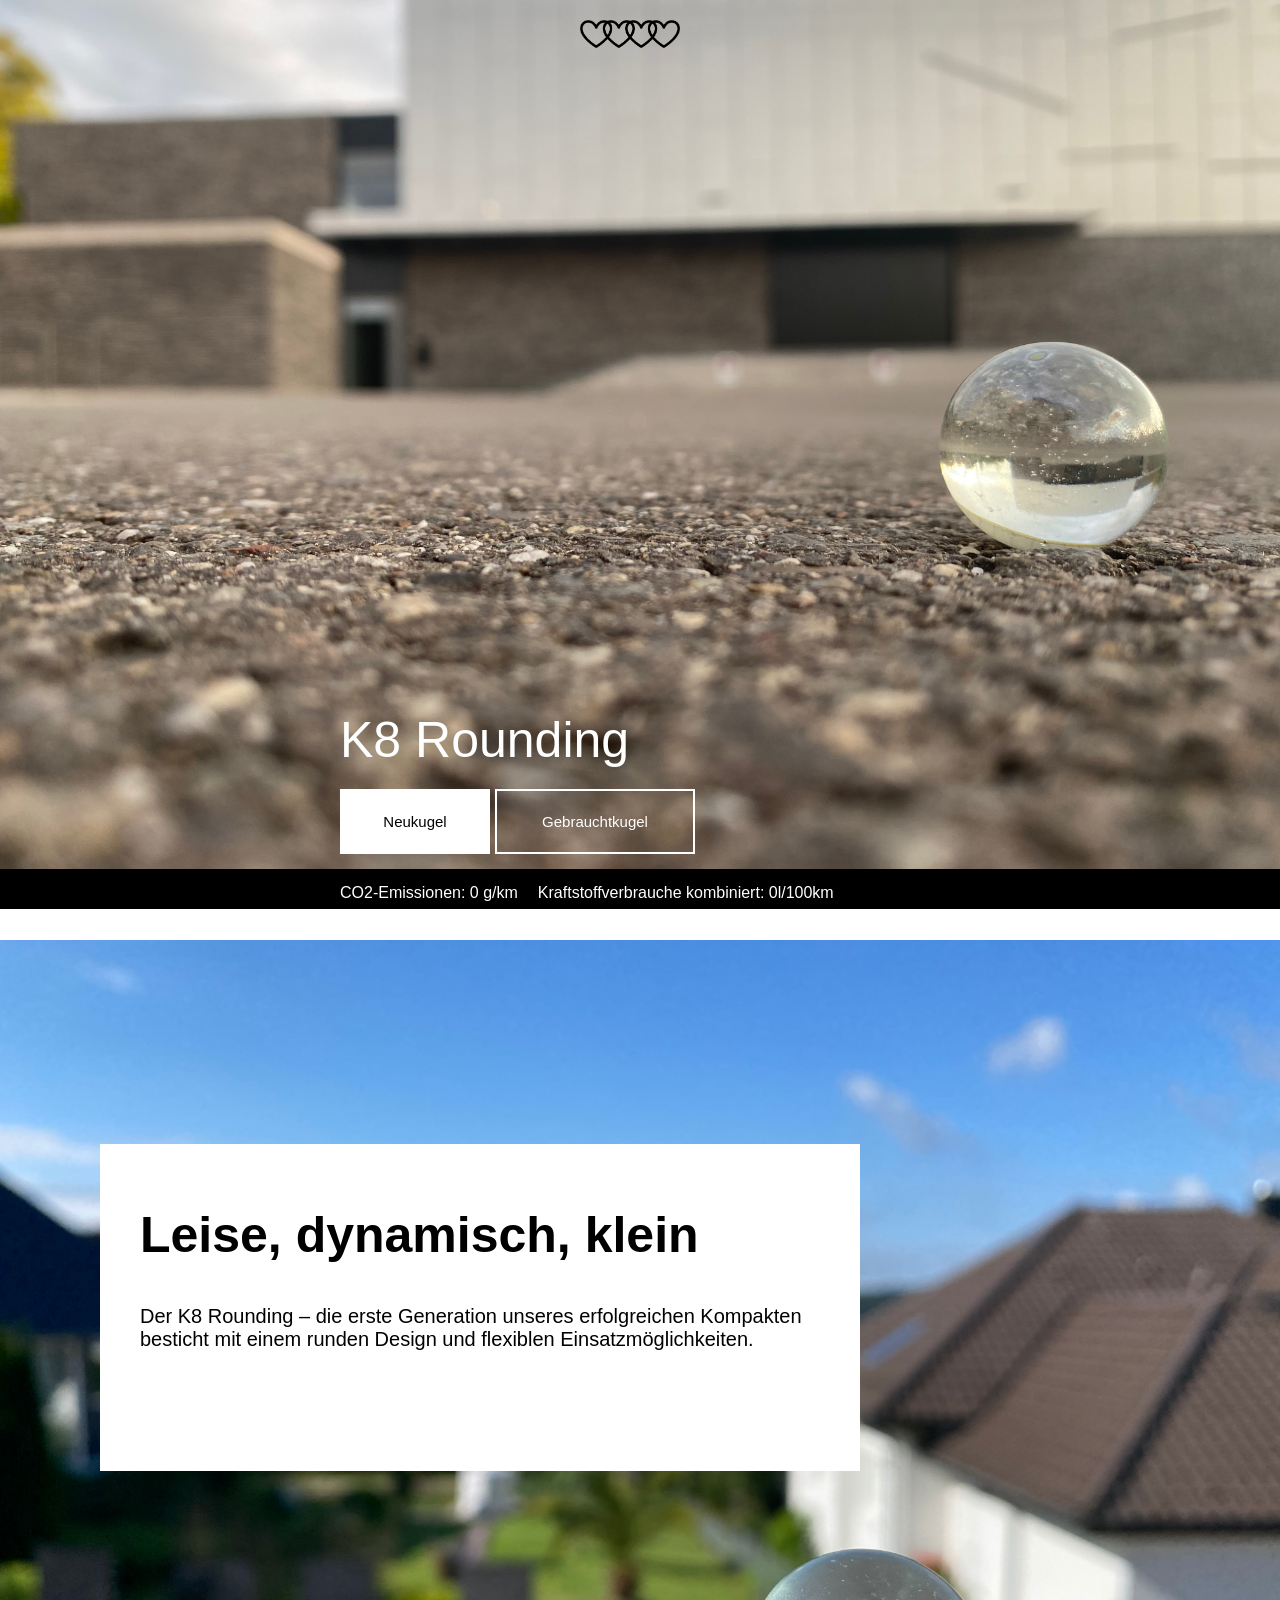
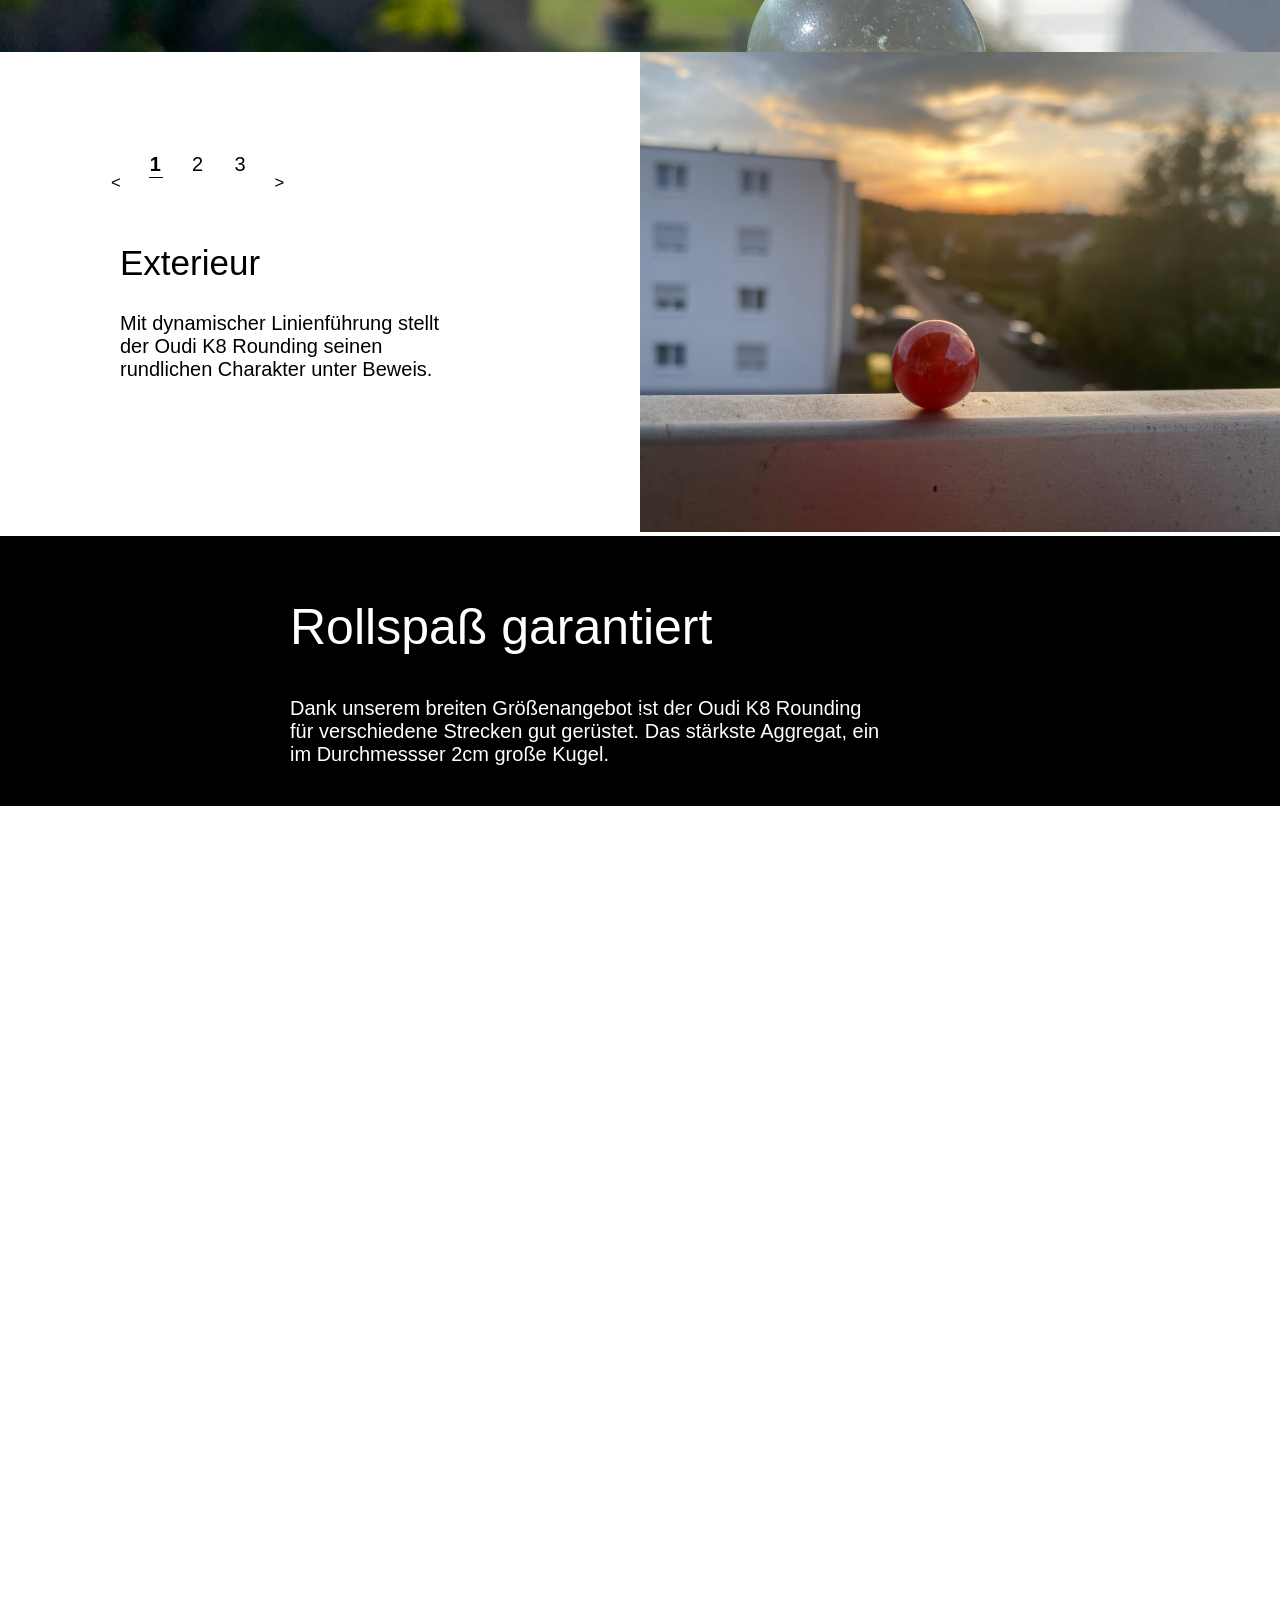
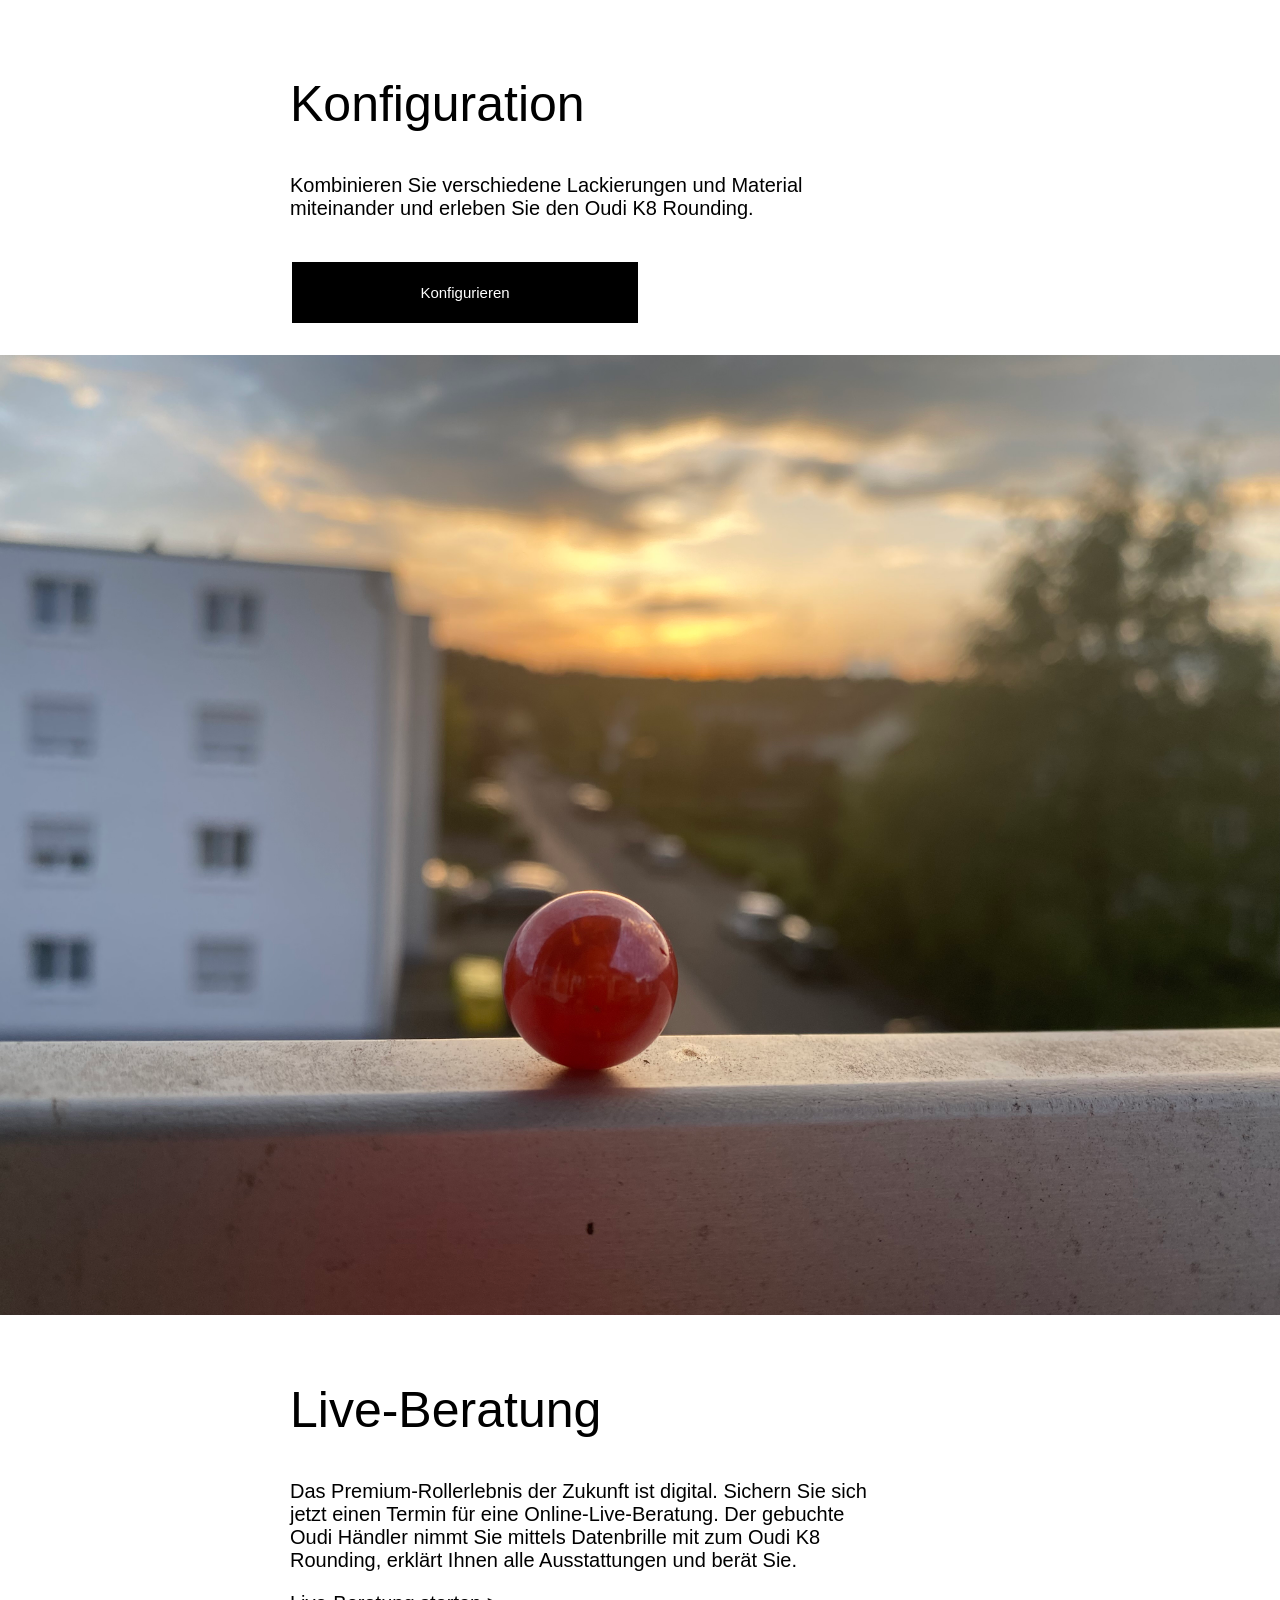
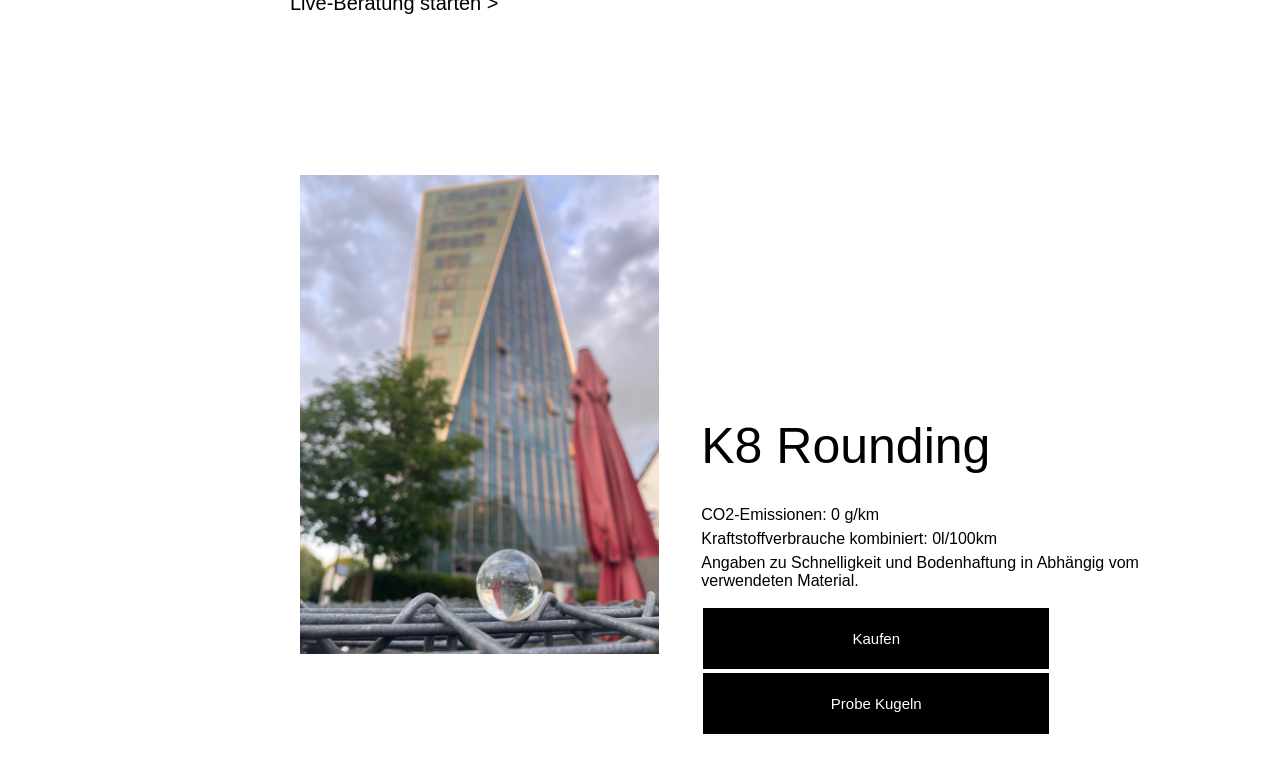
==== commit c2c2edb3: "Bilder angepasst" ====
--- a/index.html
+++ b/index.html
@@ -16,7 +16,7 @@
         </div>
         
         <div class="widthHeight">
-            <div><img class="widthHeight" alt="bildProdukt" id="bildProdukt" src="Medien/Kugel_Stein.jpeg"></div>      
+            <div><img class="widthHeight" alt="bildProdukt" id="bildProdukt" src="Medien/weisseKugelGebaude.jpg"></div>      
         </div>
 
         <div class="widthHeight" id="NameProdukt">
@@ -41,7 +41,7 @@
 
         <div class="widthHeight" id="textBildAnimation" >  
             <div id="bildDivProdukt" >
-                <img  class="widthHeight" id="bildProduktKugel" src="Medien/Kugel_frontal.jpeg">
+                <img  class="widthHeight" id="bildProduktKugel" src="Medien/weissHaus.jpeg">
             </div>  
         </div>
 
@@ -59,7 +59,7 @@
         <div class="flex-divChange widthHeight" id="wechselAnimation">
             <div id="divProduktHand" class="black bilderAnzeige">
                 <div class="widthHeight" id="divHand">
-                    <img class="widthHeight" id="bilderWechseln" src="Medien/KugelHand.jpeg">
+                    <img class="widthHeight" id="bilderWechseln" src="Medien/RoteKuhelSonnenuntergang.jpeg">
                 </div>
             </div>
             <div class="black bilderAnzeige widthHeight" id="wechsel">
@@ -127,7 +127,7 @@
         </div>
 
         <div class="widthHeight">
-            <div><img class="widthHeight" alt="bildProdukt" id="bildProduktWeiter" src="Medien/Kugel_Stein.jpeg"></div>      
+            <div><img class="widthHeight" alt="bildProdukt" id="bildProduktWeiter" src="Medien/sonnenuntergangHorizontal.jpg"></div>      
         </div>    
 
         <div class="widthHeight paddingBottom20">
@@ -140,7 +140,7 @@
         </div>
 
         <div class="widthHeight paddingBottom20 flex-div" id="divKugelTextButton">
-            <div class="padding60" id="bildBlaueKugel"><img class="widthHeight" src="Medien/blaueKugel.jpeg"></div>     
+            <div class="padding60" id="bildBlaueKugel"><img class="widthHeight" src="Medien/weissTurm.jpg"></div>     
             <div class="widthHeight" id="textZweiButton">
                 <h2 class="paddingLeftRight60 h2Lighter">K8 Rounding</h2>
                 <p class="paddingLeftRight60 paddingTop10">CO2-Emissionen: 0 g/km</p>
--- a/style.css
+++ b/style.css
@@ -455,7 +455,7 @@
     }
 
     #textZweiButton{
-        margin-top: 40px;
+        margin-top: 20px;
         width: 50%;
     }
 
@@ -490,19 +490,18 @@
     }
 
     #bildProdukt{
-        margin-top: -100px;
-        content: url("Medien/KugelSteinVertikalAb.jpeg");
+        margin-top: -250px;
+        content: url("Medien/weisseKugelGebaudeHorizontal.jpg");
     }
 
     #bildProduktWeiter{
-        content: url("Medien/KugelSteinVertikalAb.jpeg");
+        content: url("Medien/RoteKuhelSonnenuntergang.jpeg");
     }
     
     #videoKugel{
-        width: 50%;
+        width: 100%;
         flex-basis: 200px;
-        margin-left: 350px;
-        content: url("Medien/KugelRollt.mp4");
+        content: url("Medien/videoWeisseKugel_Slomo.mp4");
     }
 
 
@@ -573,9 +572,8 @@
     }
 
     #bildProduktKugel{
-        margin-top: 100px;
         z-index: 0;
-        content: url("Medien/Kugel_frontalAb.jpeg");
+        content: url("Medien/weissHausHorizontal.jpeg");
     }
 
     .divPosition{
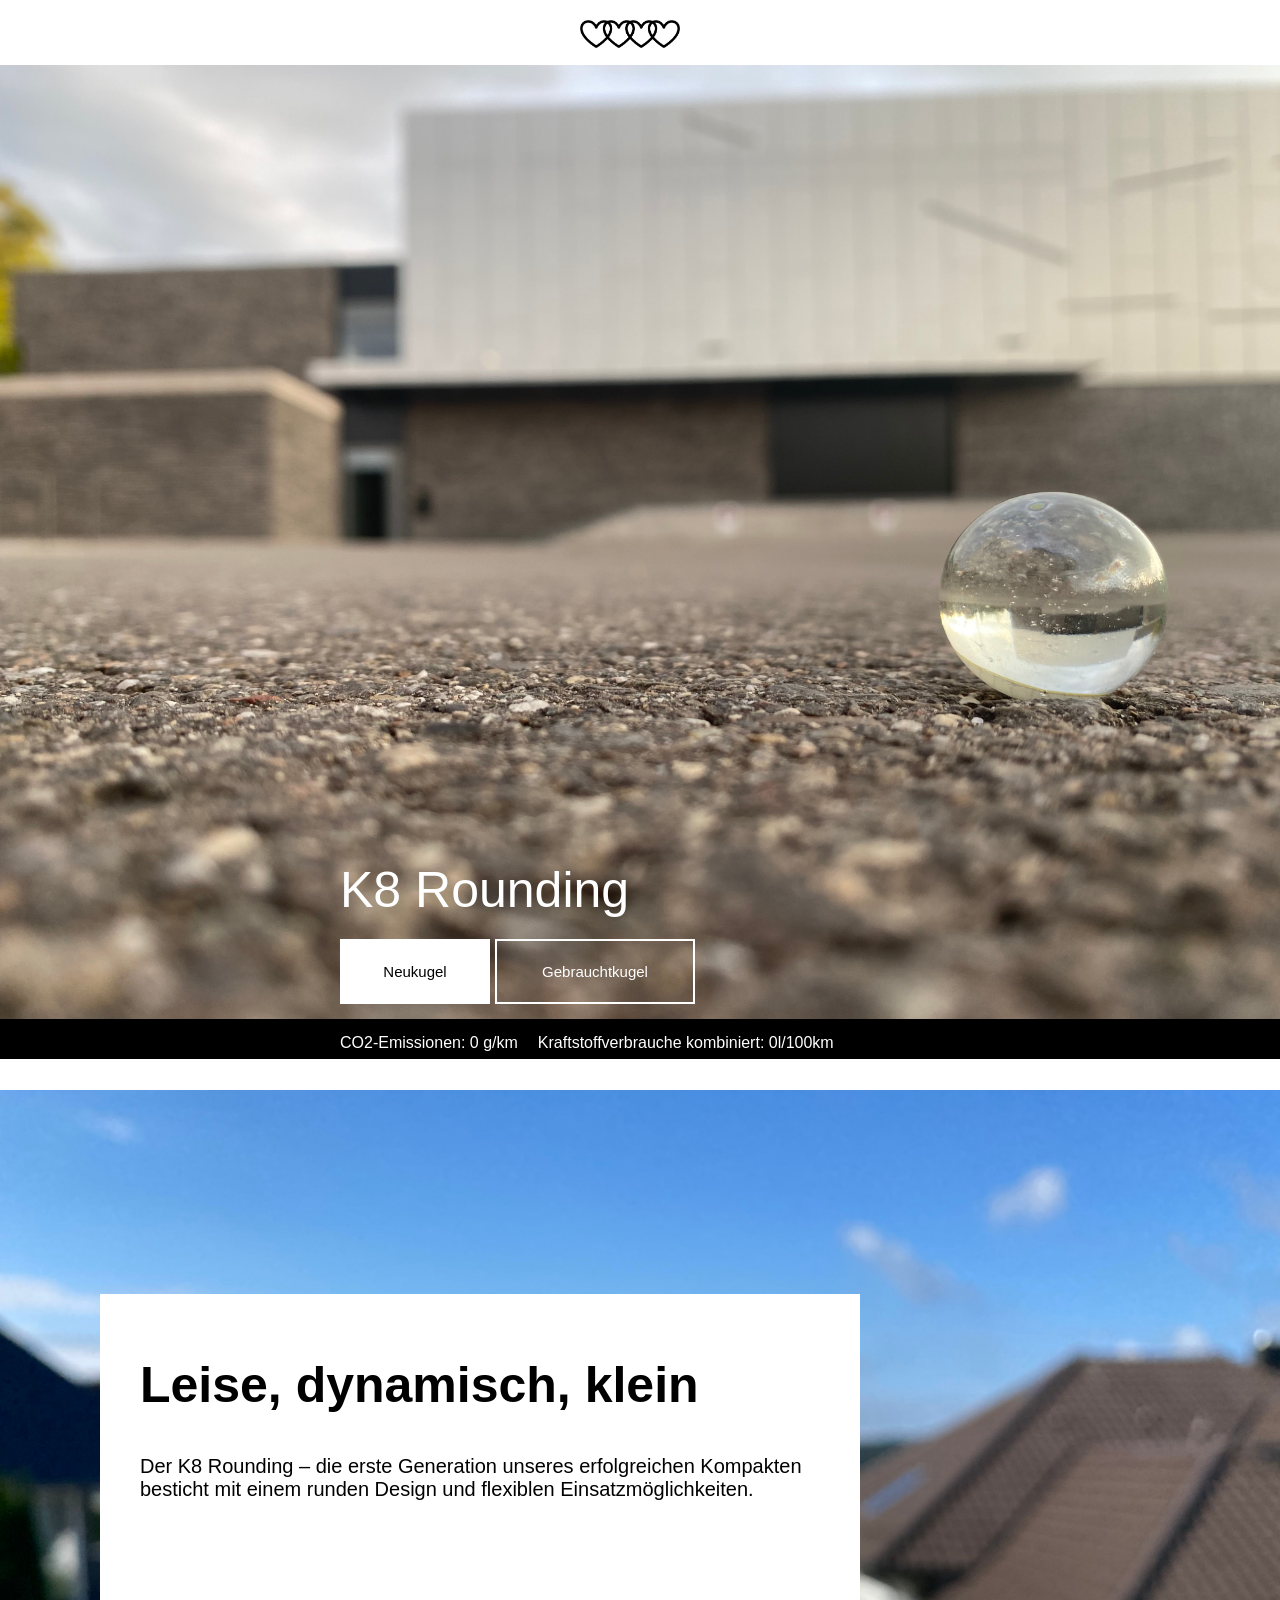
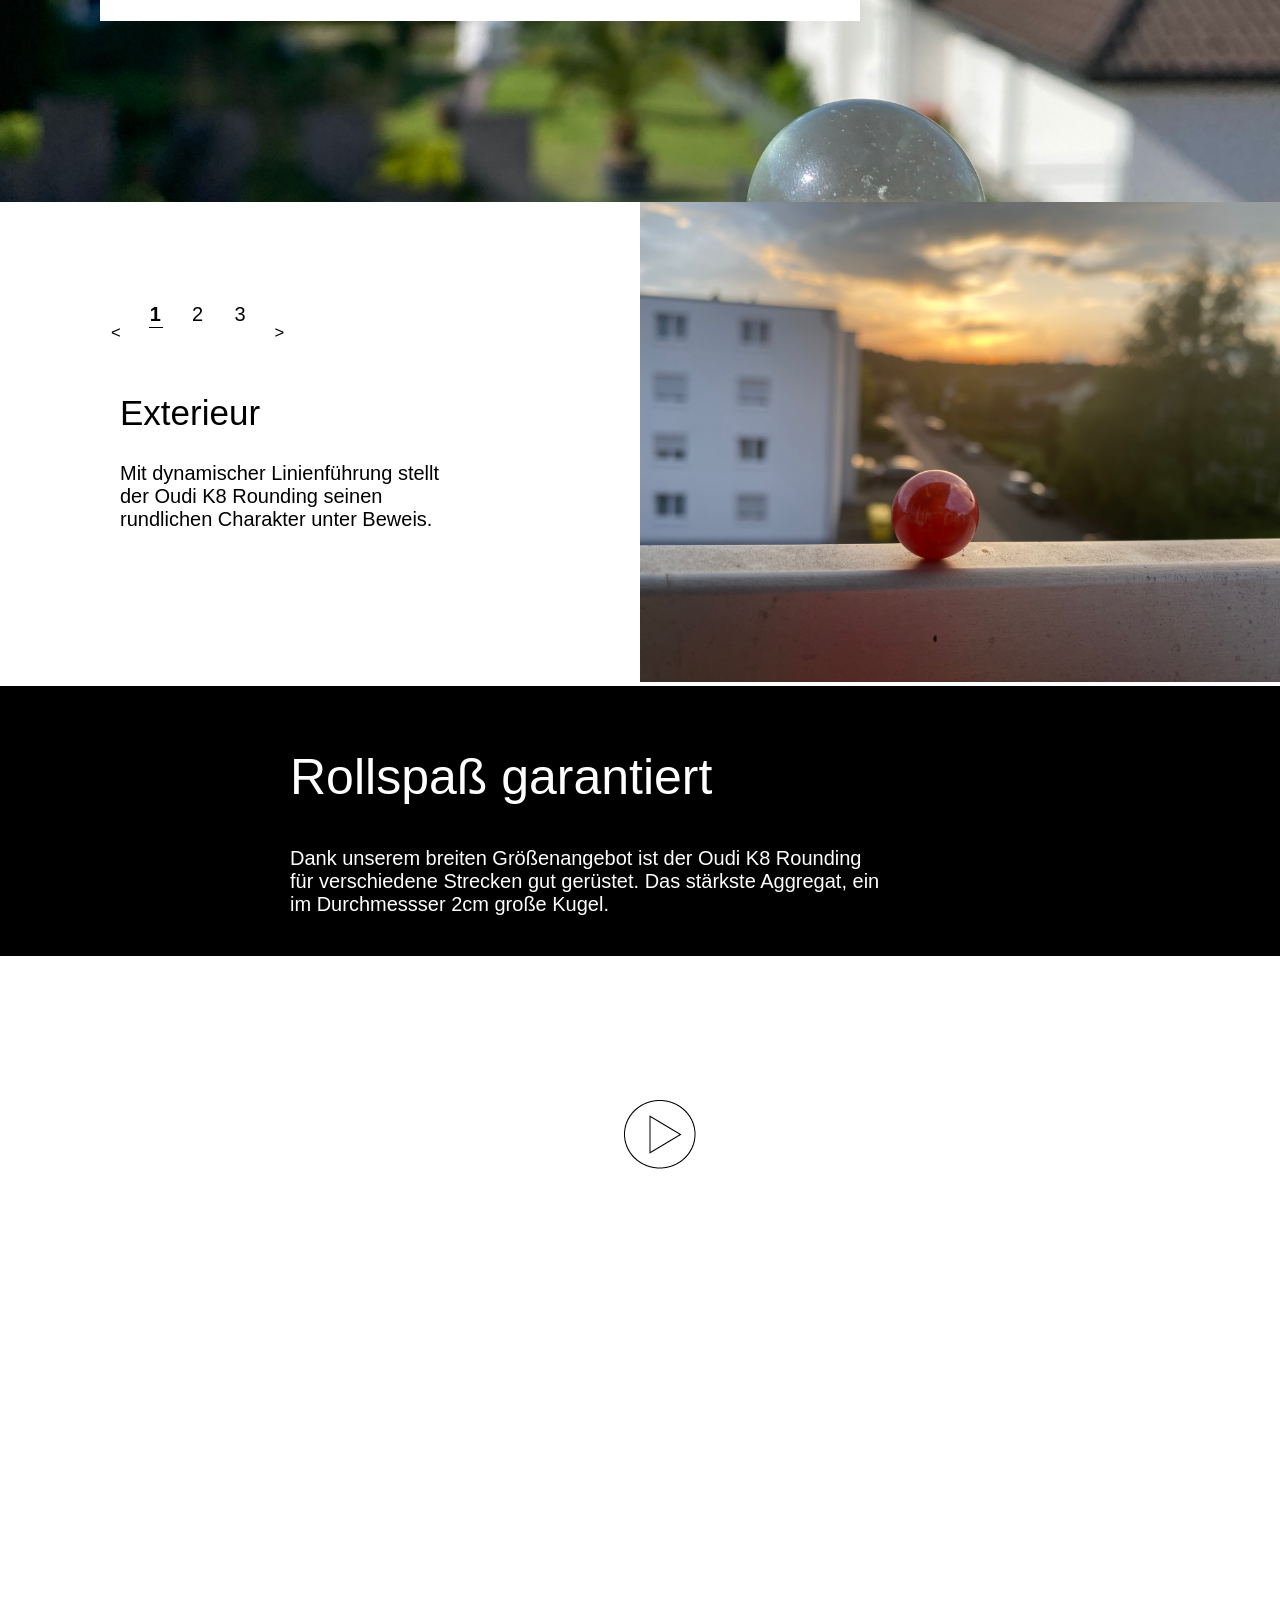
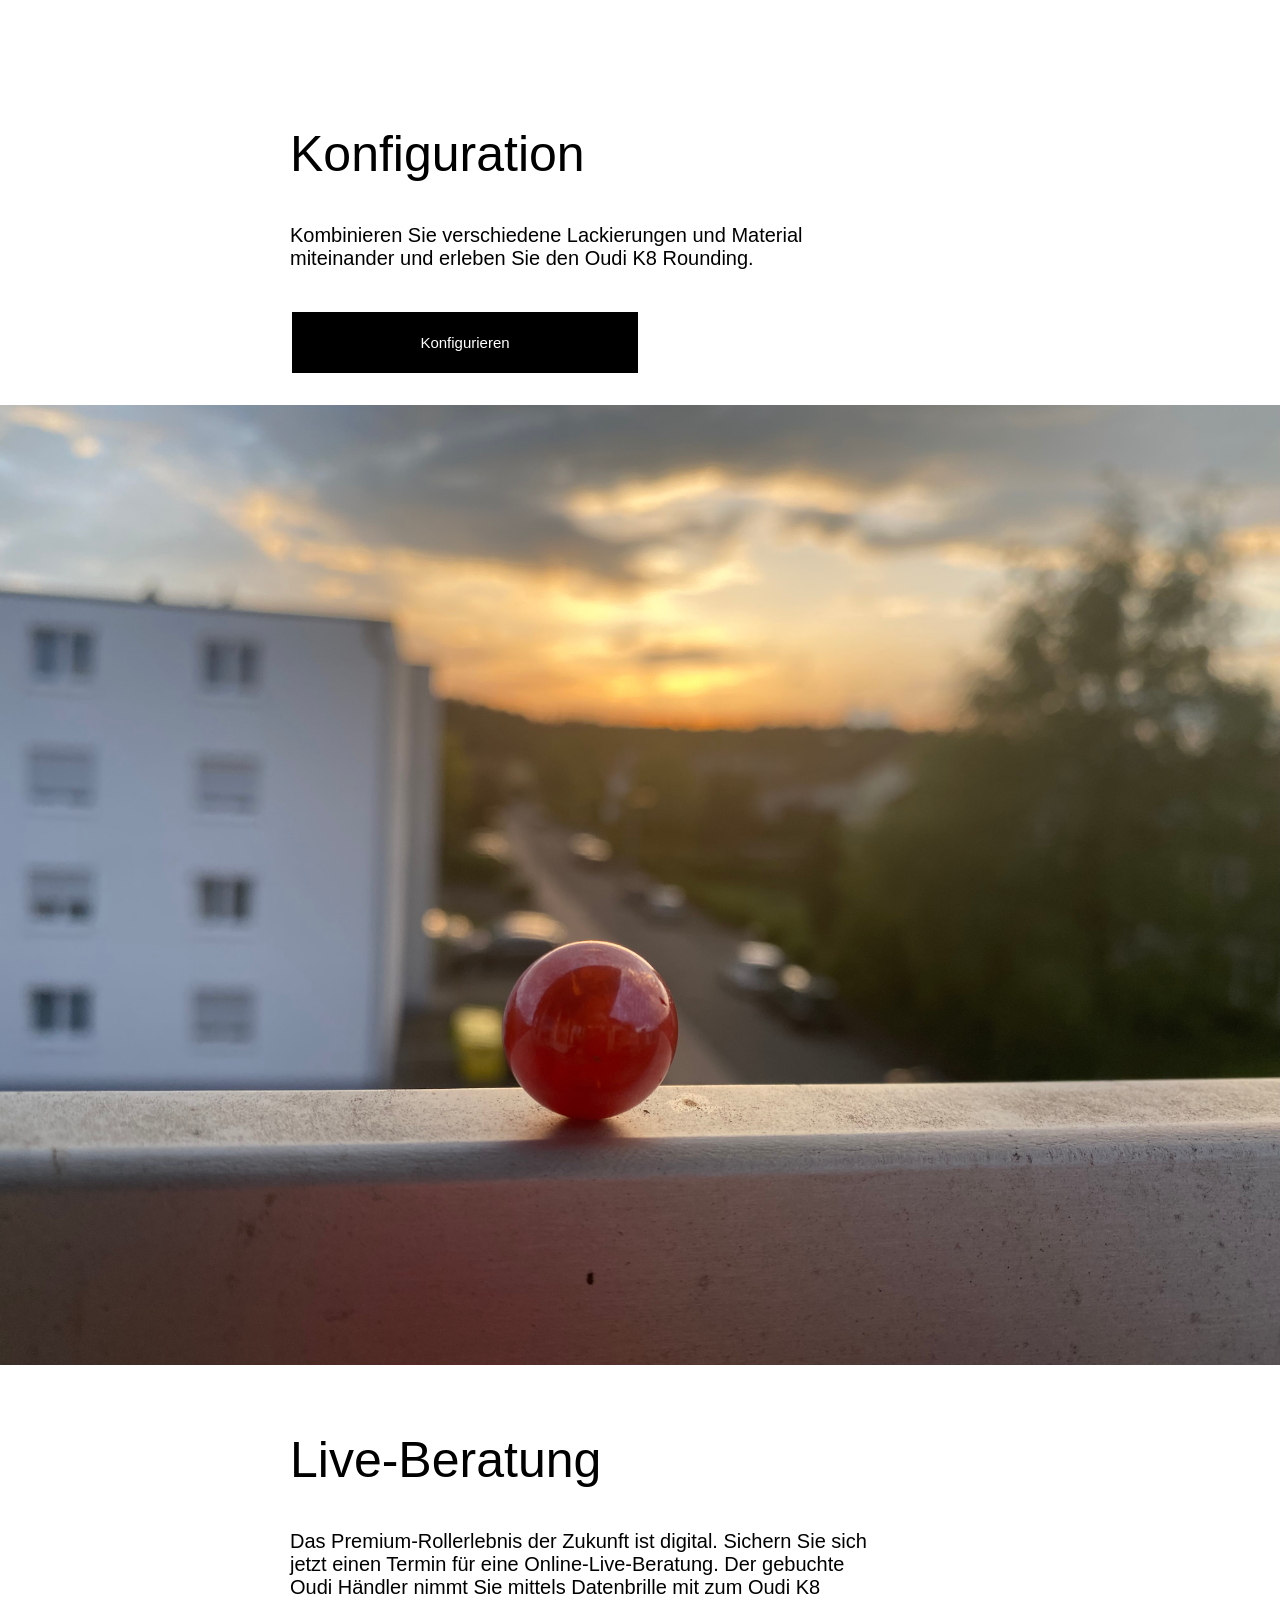
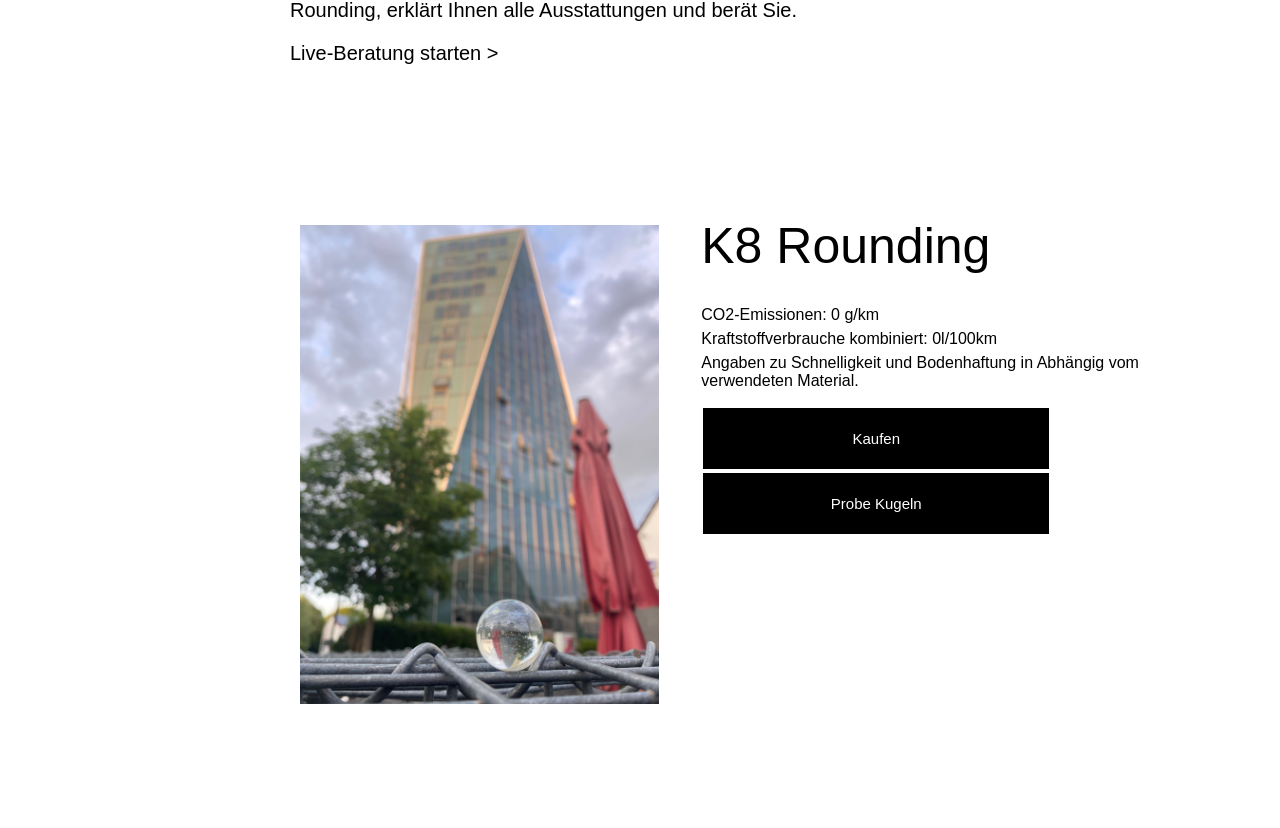
==== commit cb3b482f: "desktop Video margin-bottom" ====
--- a/index.html
+++ b/index.html
@@ -101,8 +101,8 @@
             </div>
         </div>
 
-        <div class="black widthHeight">
-            <div class="black widthHeight" onclick="start()">
+        <div class="black widthHeight paddingBottom">
+            <div class="black widthHeight " onclick="start()">
                 <video class="widthHeight"  id="videoKugel" playsinline muted> 
                     <source id="source" src="Medien/Kugel_Video.mp4">
                 </video> 
--- a/style.css
+++ b/style.css
@@ -32,6 +32,7 @@
     height: 100px;
     width: 100%;
     margin-bottom: 65px;
+    z-index: 2;
 }
 
 #logo{
@@ -223,7 +224,7 @@
     }
 
     #infos{
-        height: 300px;
+        height: 350px;
         position: absolute;
         margin-top: -10px;
         padding: 0%;
@@ -262,7 +263,7 @@
         width: 250px;
         height: auto;
         padding: 20px;
-        padding-top: 10px;
+        padding-top: -350px;
         margin-left: 40px;
     }
 
@@ -395,6 +396,10 @@
 
     #videoKugel{
         content: url("Medien/Kugel_Video.mp4");
+    }
+
+    #imgWiederholenPlay{
+        margin-top: 300px;
     }
 
     #bildProduktKugel{
@@ -489,8 +494,12 @@
         height: 100%;
     }
 
+    .paddingBottom{
+        margin-bottom: -400px;
+    }
+
     #bildProdukt{
-        margin-top: -250px;
+        margin-top: -100px;
         content: url("Medien/weisseKugelGebaudeHorizontal.jpg");
     }
 
@@ -574,6 +583,10 @@
     #bildProduktKugel{
         z-index: 0;
         content: url("Medien/weissHausHorizontal.jpeg");
+    }
+
+    #imgWiederholenPlay{
+        margin-top: 300px;
     }
 
     .divPosition{
@@ -639,7 +652,7 @@
     }
 
     #textZweiButton{
-        margin-top: 300px;
+        margin-top: 50px;
         padding-right: 20px;
         width: 50%;
     }
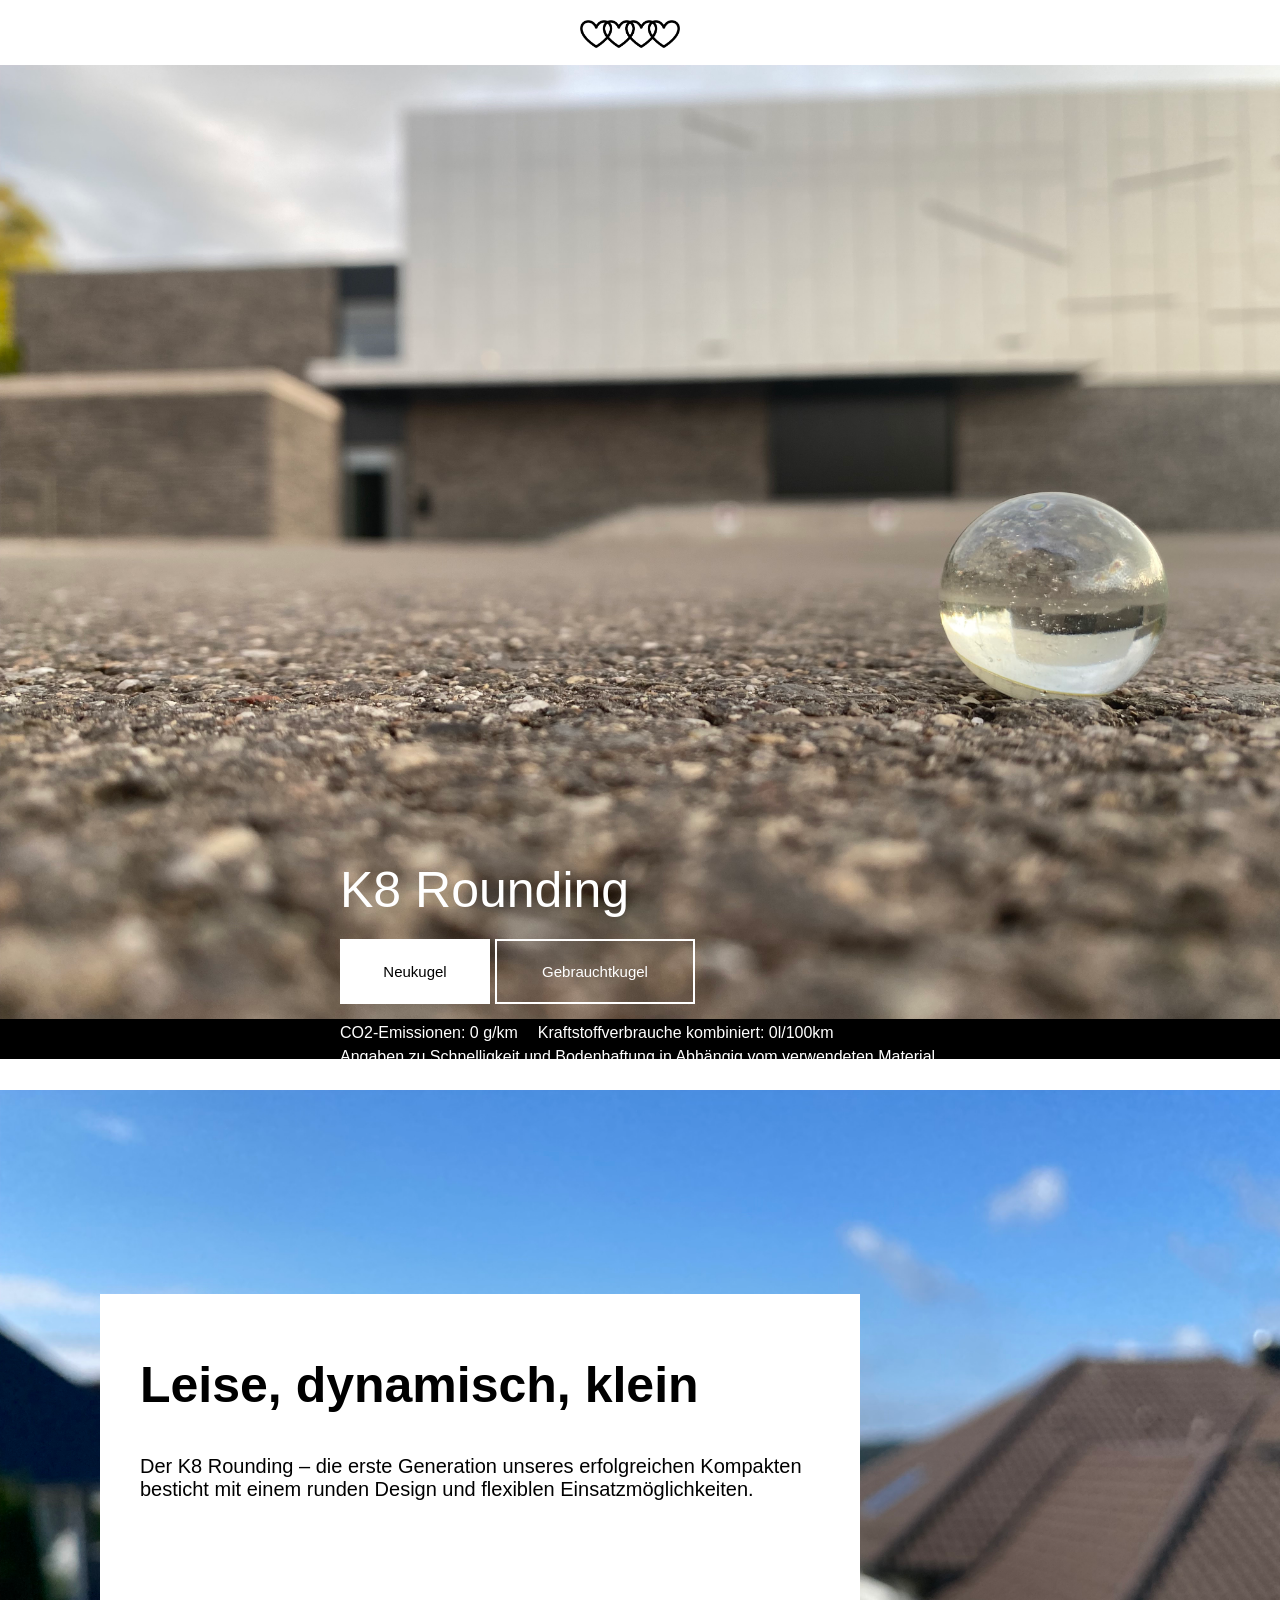
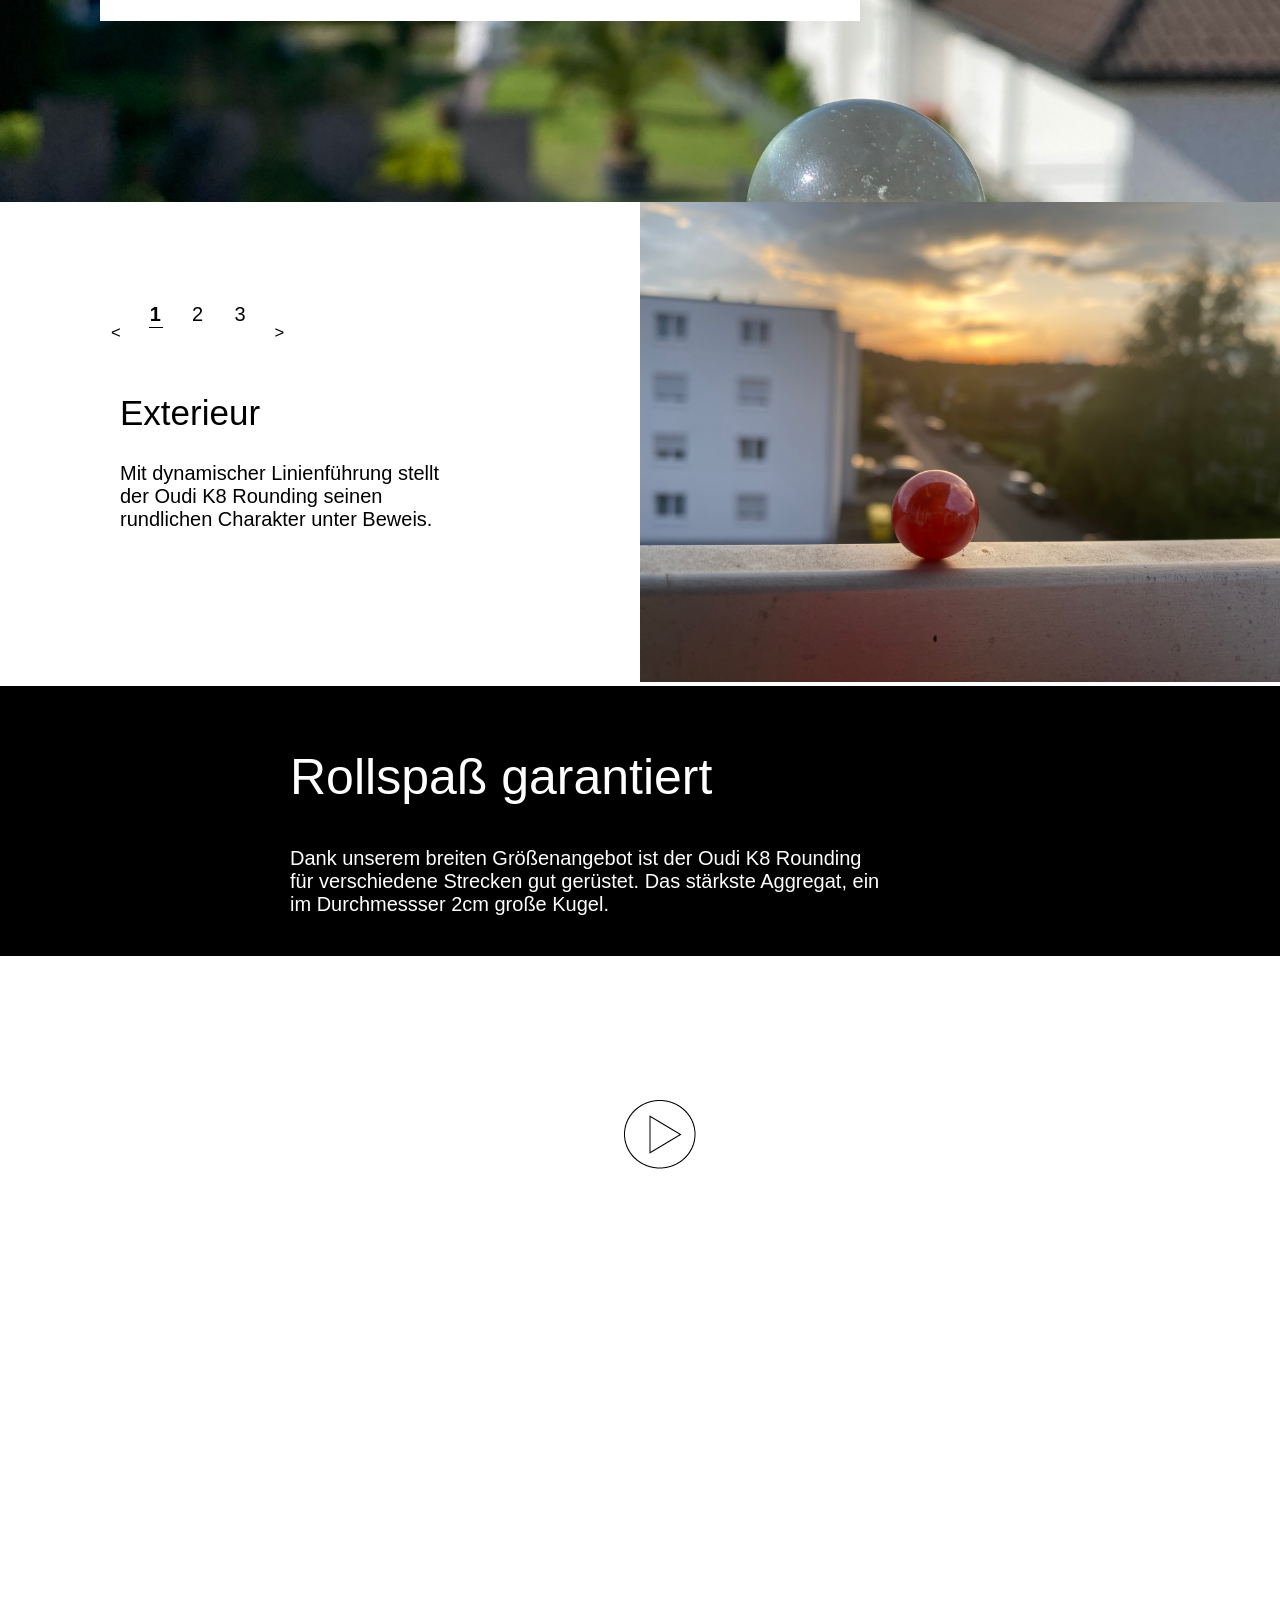
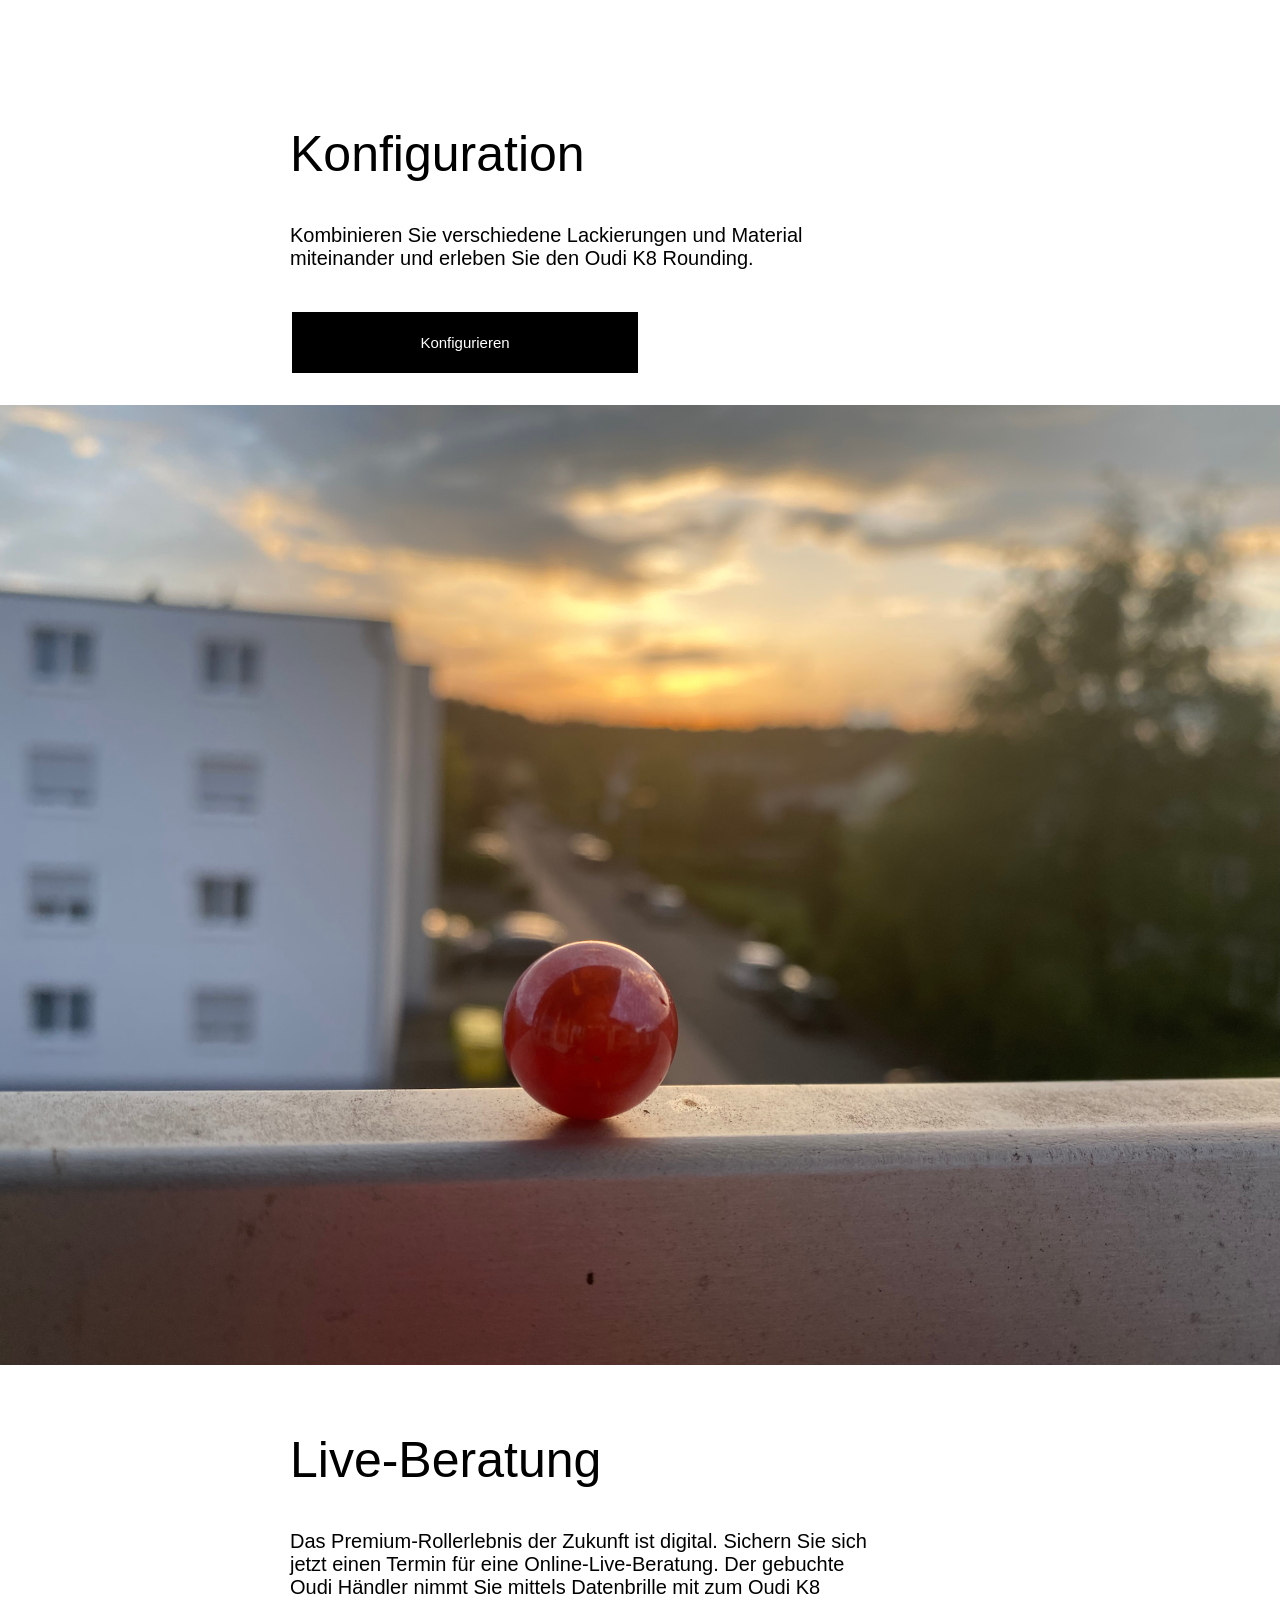
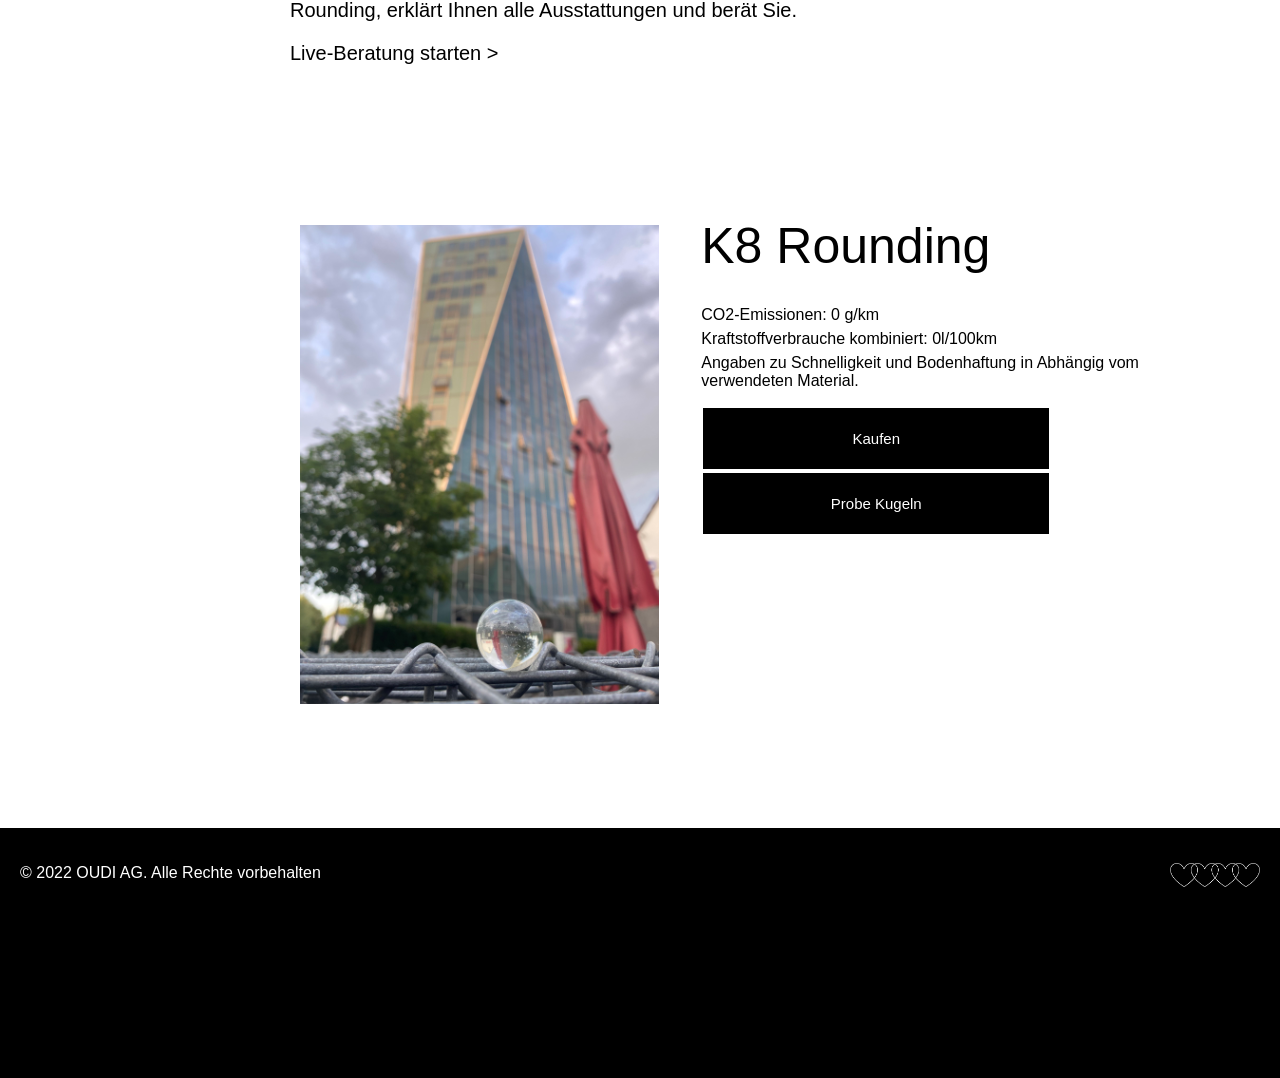
==== commit 65d840d1: "Footer hinzugefuegt" ====
--- a/index.html
+++ b/index.html
@@ -26,10 +26,10 @@
         <div class="white widthHeight bilderAnzeige" id="infos">
             <div class="buttons flex-div" id="divButton">
                 <div class="bilderAnzeige" id="divNeuwagen">
-                    <button  class="buttonMitBorder fontSize15px" id="neuwagenButton">Neukugel</button>
+                    <button  class="buttonMitBorder fontSize15px marginBottom5px" id="neuwagenButton">Neukugel</button>
                 </div>
                 <div id="divGebrauchtwagen">
-                    <button class="buttonMitBorder fontSize15px" id="gebrauchtwagenButton">Gebrauchtkugel</button>
+                    <button class="buttonMitBorder fontSize15px marginBottom5px" id="gebrauchtwagenButton">Gebrauchtkugel</button>
                 </div>
             </div>
             <div id="Kraftstoffinfos">
@@ -157,13 +157,17 @@
             </div> 
             
         </div>
-
+        <div class=" white widthHeight">
+            <div id="footer">  
+                <div class="paddingLeftTop20" id="footerText">
+                    <p>© 2022 OUDI AG. Alle Rechte vorbehalten</p> 
+                </div>
+                <div id="footerLogo">
+                    <img class="widthHeight" src="Medien/Logo_W.png">
+                </div>
+            </div>
+        </div>
     </div>
-    <footer>
-    <div class=" white widthHeight">
-        <div>
-        </div>
-    </div></footer>
     <script src="oudi.js"></script>
 </body>
 </html>
--- a/style.css
+++ b/style.css
@@ -106,14 +106,13 @@
 }
 
 #divButton{
-    margin-bottom: 40px;
-    margin-top: -130px;
+    margin-top: -145px;
 }
 
 #Kraftstoffinfos {
     padding-left: 20px;
     padding-right: 20px;
-    margin-top: -10px;
+    margin-top: 20px;
 }
 
 #textBildAnimation{
@@ -210,6 +209,11 @@
     margin-top: -10px;
 }
 
+.paddingLeftTop20{
+    padding-left: 20px;
+    padding-top: 20px;
+}
+
 @media (max-width: 768px){
 
     .divPosition{
@@ -217,6 +221,10 @@
         height: auto;
         padding: 20px;
         margin-top: 20px;
+    }
+
+    .marginBottom5px{
+        margin-bottom: 5px;
     }
 
     #bildProdukt{
@@ -263,7 +271,7 @@
         width: 250px;
         height: auto;
         padding: 20px;
-        padding-top: -350px;
+        padding-top: 10px;
         margin-left: 40px;
     }
 
@@ -330,9 +338,17 @@
         padding-bottom: 20px;
     }
 
-    footer {
-        display: block;
+    #footer {
+        height: 150px;
       }
+
+    #footerLogo{
+        width: 15%;
+        height: auto;
+        float: right;
+        padding-right: 20px;
+        margin-top: -30px;
+    }  
 }
 
 @media (min-width: 769px) and (max-width:1023px){
@@ -484,6 +500,18 @@
         margin-top: 0px;
         z-index: 0;
     }
+
+    #footer {
+        height: 150px;
+      }
+
+    #footerLogo{
+        width: 10%;
+        height: auto;
+        float: right;
+        padding-right: 20px;
+        margin-top: -40px;
+    }    
       
 }
 
@@ -738,4 +766,16 @@
     .h2Lighterere{
         font-size: 50px;
     }
+
+    #footer {
+        height: 250px;
+      }
+
+    #footerLogo{
+        width: 7%;
+        height: auto;
+        float: right;
+        padding-right: 20px;
+        margin-top: -35px;
+    }    
 }
